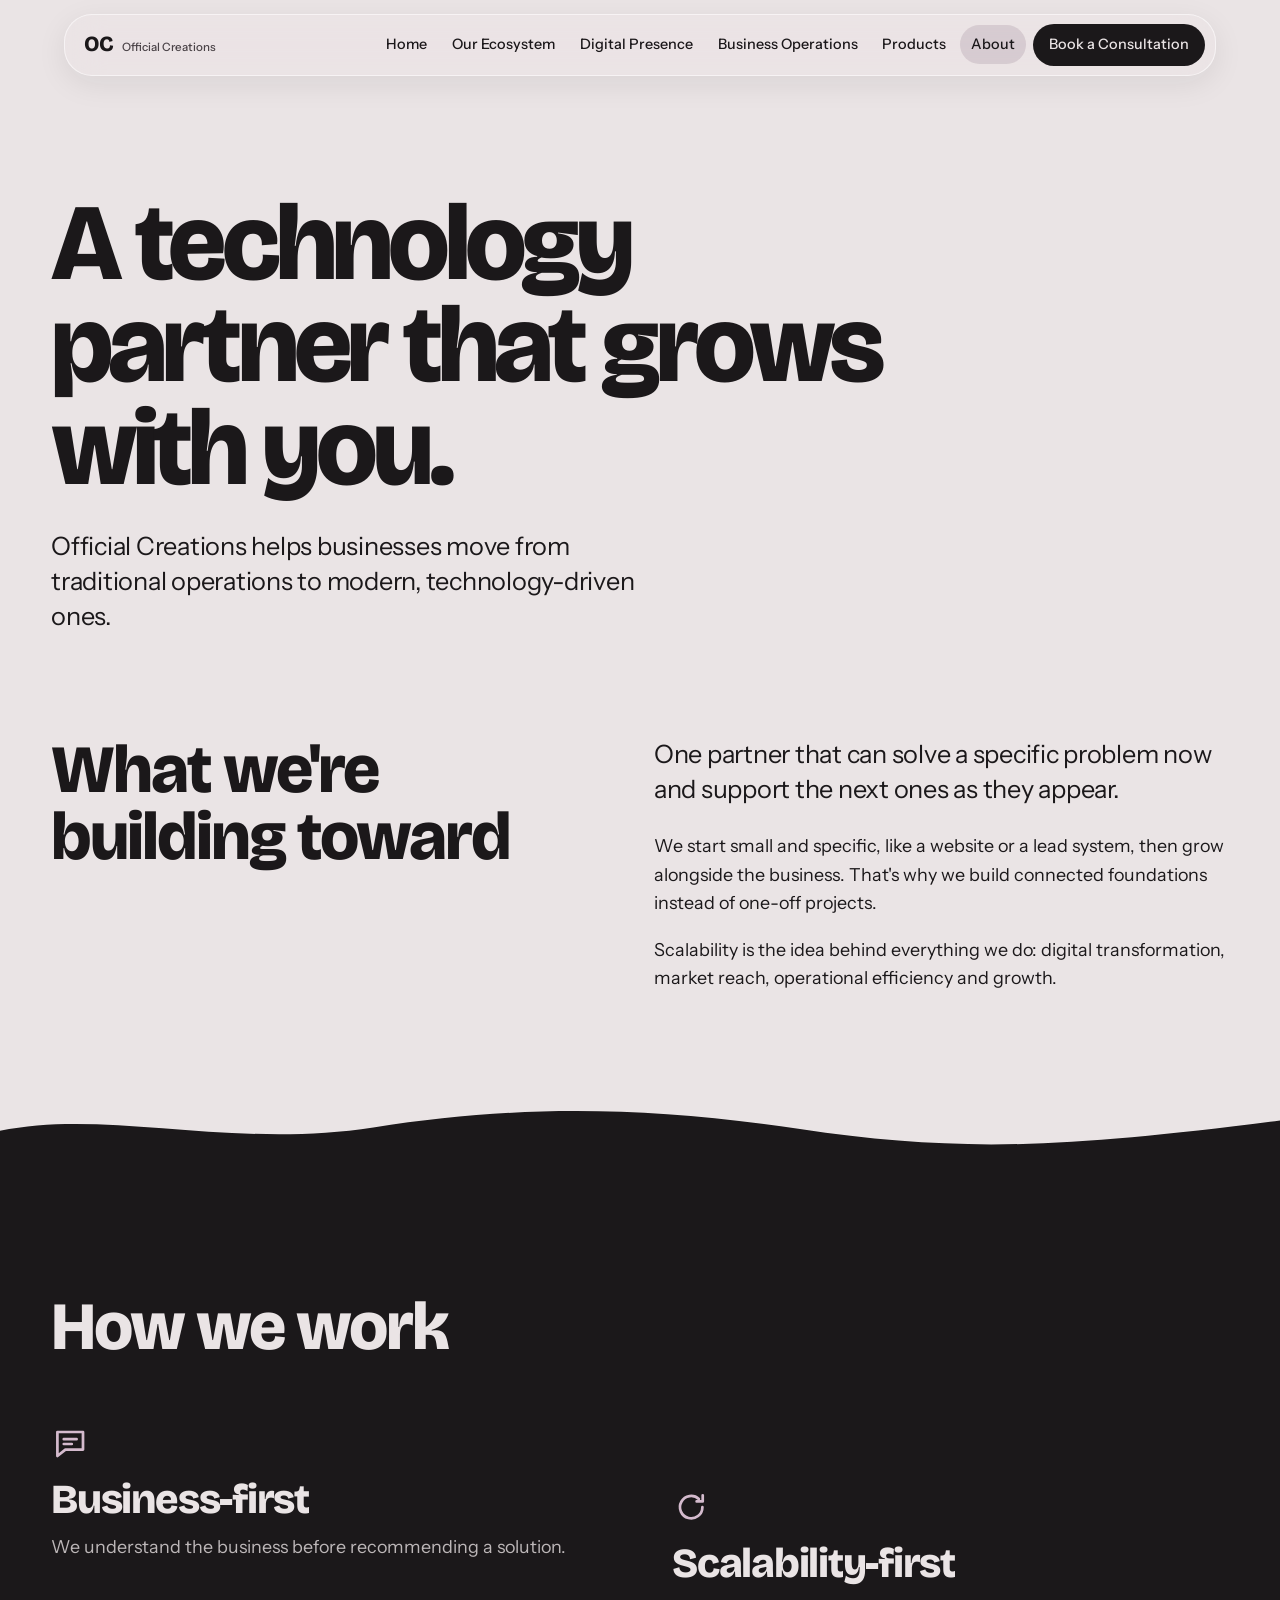
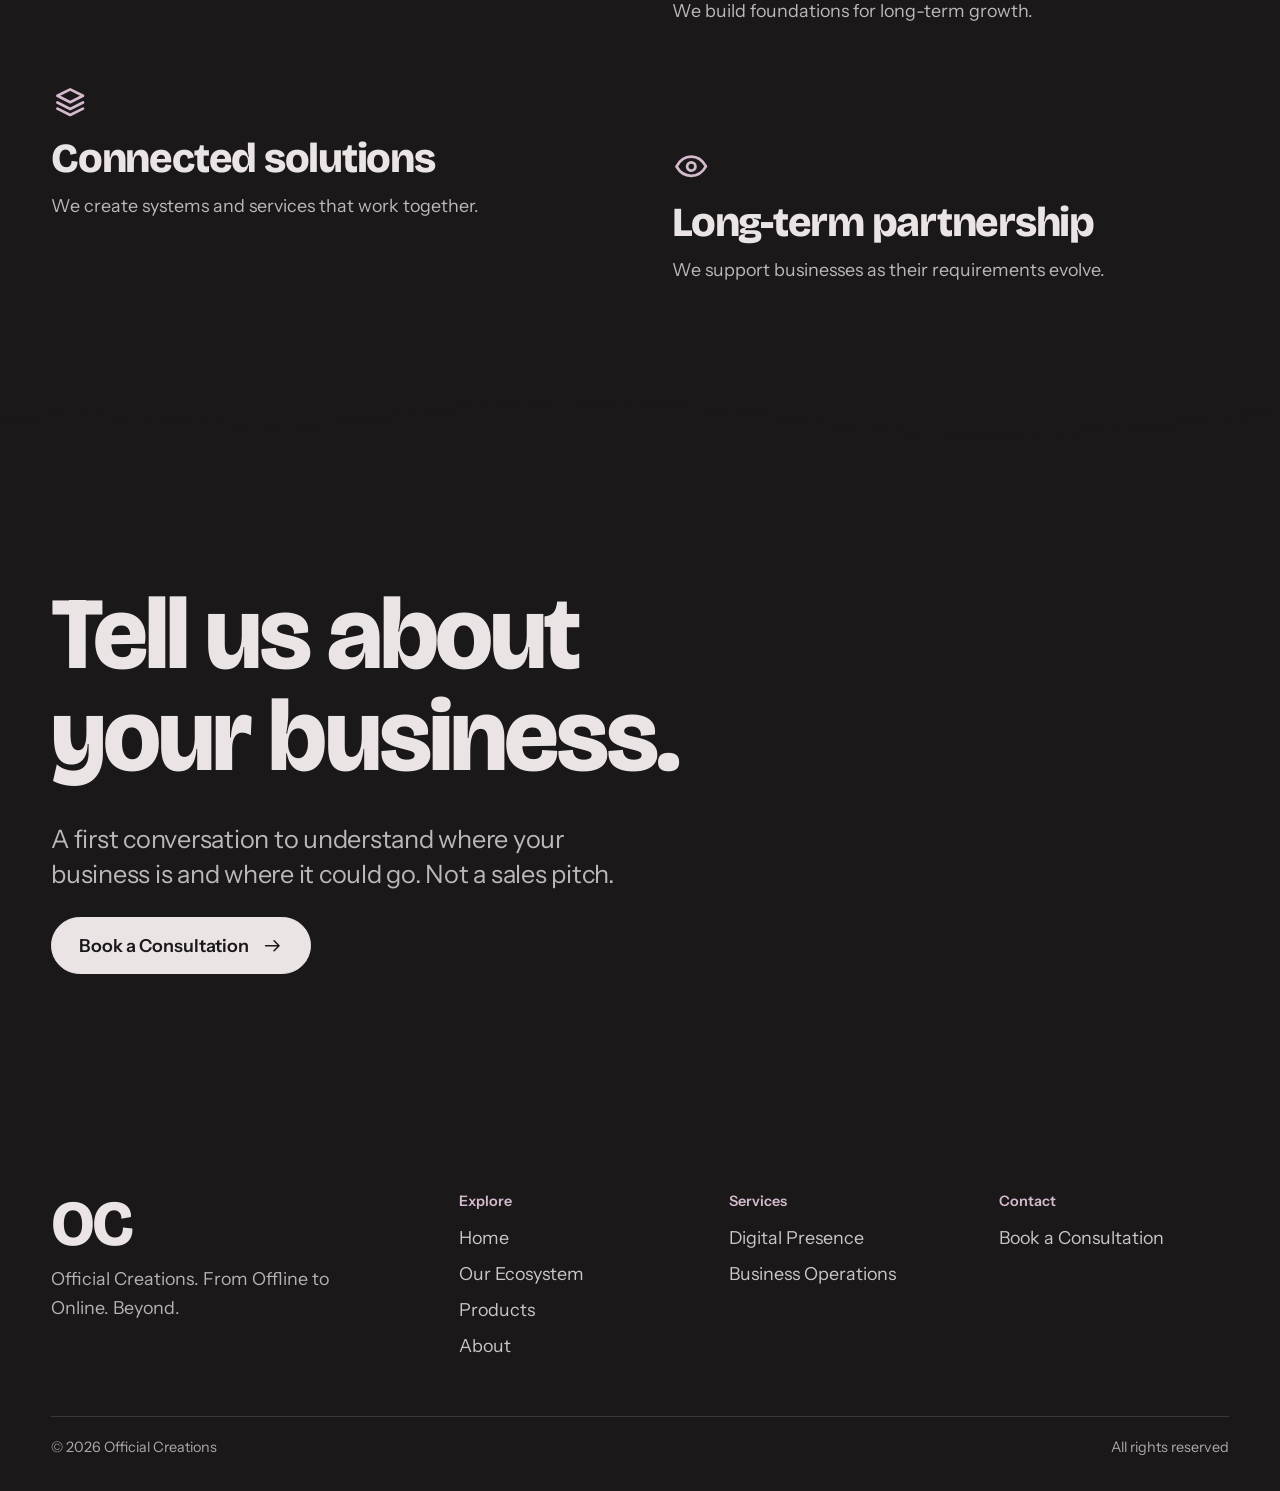
==== about.html @ 83b8747e "Initial commit - Official Creations website" ====
<!doctype html>
<html lang="en" class="no-js">
<head>
<meta charset="utf-8">
<meta name="viewport" content="width=device-width, initial-scale=1">
<title>About | Official Creations</title>
<meta name="description" content="Official Creations is a growing technology company helping businesses build scalable digital and operational foundations.">
<meta name="theme-color" content="#EAE4E5">
<meta property="og:title" content="About | Official Creations">
<meta property="og:description" content="Official Creations is a growing technology company helping businesses build scalable digital and operational foundations.">
<meta property="og:type" content="website">
<link rel="preconnect" href="https://fonts.googleapis.com"><link rel="preconnect" href="https://fonts.gstatic.com" crossorigin><link rel="stylesheet" href="https://fonts.googleapis.com/css2?family=Bricolage+Grotesque:opsz,wght@12..96,700;12..96,800&family=Instrument+Sans:wght@400;500;600;700&display=swap">
<link rel="stylesheet" href="assets/css/oc.css">
</head>
<body>
<svg width="0" height="0" style="position:absolute" aria-hidden="true" focusable="false"><defs>
<symbol id="i-site" viewBox="0 0 24 24"><path d="M4 6.5c0-1 .8-2 2-2h12c1.2 0 2 1 2 2v11c0 1-.8 2-2 2H6c-1.2 0-2-1-2-2z"/><path d="M4.2 9.6c5.2.4 10.5.3 15.6-.1"/><path d="M7 7.2h.01M9.4 7.2h.01"/></symbol>
<symbol id="i-search" viewBox="0 0 24 24"><path d="M10.5 4.5a6 6 0 1 0 .1 12 6 6 0 0 0-.1-12z"/><path d="M15.2 15.4l4.6 4.4"/></symbol>
<symbol id="i-identity" viewBox="0 0 24 24"><path d="M5 19l1-4.2L16.6 4.3a1.8 1.8 0 0 1 2.6 2.5L8.7 17.6z"/><path d="M14.8 6.2l2.9 2.8"/></symbol>
<symbol id="i-eye" viewBox="0 0 24 24"><path d="M2.8 12.2C5 8 8.3 6 12 6s7 2.1 9.2 6.1C19 16 15.7 18 12 18s-7-2-9.2-5.8z"/><path d="M12 9.6a2.6 2.6 0 1 0 .1 5.2 2.6 2.6 0 0 0-.1-5.2z"/></symbol>
<symbol id="i-social" viewBox="0 0 24 24"><path d="M5 5.5h14c.8 0 1.5.7 1.5 1.5v8c0 .8-.7 1.5-1.5 1.5h-6l-4 3v-3H5c-.8 0-1.5-.7-1.5-1.5V7c0-.8.7-1.5 1.5-1.5z"/></symbol>
<symbol id="i-flow" viewBox="0 0 24 24"><path d="M4.5 5h5.5v4.2H4.5z"/><path d="M14 14.8h5.5V19H14z"/><path d="M7.3 9.2v2.6c0 1.3.8 3 2.6 3H14"/></symbol>
<symbol id="i-system" viewBox="0 0 24 24"><path d="M12 4l8 4-8 4-8-4z"/><path d="M4 12.2l8 4 8-4"/><path d="M4 16l8 4 8-4"/></symbol>
<symbol id="i-funnel" viewBox="0 0 24 24"><path d="M4 5.5h16l-6 7.2v5.3l-4 1.8v-7.1z"/></symbol>
<symbol id="i-loop" viewBox="0 0 24 24"><path d="M19 12a7 7 0 1 1-2.2-5.1"/><path d="M19.2 4.6v3.8h-3.8"/></symbol>
<symbol id="i-arrow" viewBox="0 0 24 24"><path d="M4 12h15M13.5 6.5L19 12l-5.5 5.5"/></symbol>
<symbol id="i-chat" viewBox="0 0 24 24"><path d="M4 5h16v11H9l-5 4z"/><path d="M8 9.5h8M8 12.5h5"/></symbol>
</defs></svg>
<a class="skip" href="#main">Skip to content</a>
<header class="nav">
  <div class="nav-bar">
    <a class="logo" href="index.html" aria-label="Official Creations, home">OC<small>Official Creations</small></a>
    <button class="nav-toggle" type="button" aria-expanded="false" aria-controls="nav-links" aria-label="Open menu"><span></span><span></span></button>
    <nav id="nav-links" class="nav-links" aria-label="Main">
      <a href="index.html">Home</a><a href="ecosystem.html">Our Ecosystem</a><a href="digital-presence.html">Digital Presence</a><a href="business-operations.html">Business Operations</a><a href="products.html">Products</a><a href="about.html" aria-current="page">About</a>
      <a class="nav-cta" href="book.html">Book a Consultation</a>
    </nav>
  </div>
</header>
<main id="main">

<section class="page-hero"><div class="wrap">
  <h1>A technology partner that grows with you.</h1>
  <p class="lede">Official Creations helps businesses move from traditional operations to modern, technology-driven ones.</p>
</div></section>

<section class="section" style="padding-top:0"><div class="wrap split">
  <div><h2 class="h2">What we're building toward</h2></div>
  <div>
    <p class="lede">One partner that can solve a specific problem now and support the next ones as they appear.</p>
    <p>We start small and specific, like a website or a lead system, then grow alongside the business. That's why we build connected foundations instead of one-off projects.</p>
    <p>Scalability is the idea behind everything we do: digital transformation, market reach, operational efficiency and growth.</p>
  </div>
</div></section>

<section class="section dark"><svg class="edge top" viewBox="0 0 1440 60" preserveAspectRatio="none" aria-hidden="true"><path d="M0 34C120 8 260 56 420 30S720 4 900 32s300 22 540-10V60H0z"/></svg>
  <div class="wrap">
    <h2 class="h2">How we work</h2>
    <div class="why">
      <div><svg class="ico" aria-hidden="true"><use href="#i-chat"/></svg><h3>Business-first</h3><p>We understand the business before recommending a solution.</p></div>
      <div><svg class="ico" aria-hidden="true"><use href="#i-loop"/></svg><h3>Scalability-first</h3><p>We build foundations for long-term growth.</p></div>
      <div><svg class="ico" aria-hidden="true"><use href="#i-system"/></svg><h3>Connected solutions</h3><p>We create systems and services that work together.</p></div>
      <div><svg class="ico" aria-hidden="true"><use href="#i-eye"/></svg><h3>Long-term partnership</h3><p>We support businesses as their requirements evolve.</p></div>
    </div>
  </div>
  <svg class="edge bottom" viewBox="0 0 1440 60" preserveAspectRatio="none" aria-hidden="true"><path d="M0 34C120 8 260 56 420 30S720 4 900 32s300 22 540-10V60H0z"/></svg>
</section>
<section class="section dark final"><svg class="edge top" viewBox="0 0 1440 60" preserveAspectRatio="none" aria-hidden="true"><path d="M0 34C120 8 260 56 420 30S720 4 900 32s300 22 540-10V60H0z"/></svg>
  <div class="wrap">
    <h2>Tell us about your business.</h2>
    <p class="lede">A first conversation to understand where your business is and where it could go. Not a sales pitch.</p>
    <div class="cta-row"><a class="btn" href="book.html"><span>Book a Consultation</span><svg class="ico" aria-hidden="true"><use href="#i-arrow"/></svg></a></div>
  </div>
</section>

</main>
<footer class="footer">
  <div class="wrap">
    <div class="footer-grid">
      <div><div class="brand">OC</div><p class="brand-sub">Official Creations. From Offline to Online. Beyond.</p></div>
      <div><h4>Explore</h4><ul>
        <li><a href="index.html">Home</a></li><li><a href="ecosystem.html">Our Ecosystem</a></li>
        <li><a href="products.html">Products</a></li><li><a href="about.html">About</a></li></ul></div>
      <div><h4>Services</h4><ul>
        <li><a href="digital-presence.html">Digital Presence</a></li>
        <li><a href="business-operations.html">Business Operations</a></li></ul></div>
      <div><h4>Contact</h4><ul><li><a href="book.html">Book a Consultation</a></li></ul></div>
    </div>
    <div class="legal"><span>&copy; <span id="yr">2026</span> Official Creations</span><span>All rights reserved</span></div>
  </div>
</footer>
<script src="assets/js/oc.js" defer></script>
</body>
</html>
---- assets/css/oc.css ----
/* Official Creations — design system
   Tokens first, then base, layout, components, sections. */

:root {
  --cream: #EAE4E5;
  --paper: #F4F0F1;
  --ink: #1B181A;
  --ink-2: #4A4347;
  --plum: #6B4A63;
  --plum-deep: #3B2837;
  --plum-soft: #D4BACD;
  --line: rgba(27, 24, 26, .18);
  --line-dark: rgba(234, 228, 229, .22);

  --f-display: "Bricolage Grotesque", "Helvetica Neue", Arial, sans-serif;
  --f-body: "Instrument Sans", "Helvetica Neue", Arial, sans-serif;

  --step--1: clamp(.82rem, .8rem + .1vw, .9rem);
  --step-0: clamp(1rem, .96rem + .2vw, 1.12rem);
  --step-1: clamp(1.25rem, 1.1rem + .6vw, 1.6rem);
  --step-2: clamp(1.7rem, 1.3rem + 1.6vw, 2.6rem);
  --step-3: clamp(2.3rem, 1.5rem + 3.4vw, 4.4rem);
  --step-4: clamp(3rem, 1.6rem + 6vw, 7.4rem);

  --gutter: clamp(1.25rem, 4vw, 4rem);
  --section: clamp(5rem, 11vw, 10rem);
  --ease: cubic-bezier(.2, .7, .2, 1);
}

*, *::before, *::after { box-sizing: border-box; }
html { scroll-behavior: smooth; -webkit-text-size-adjust: 100%; }
body {
  margin: 0;
  background: var(--cream);
  color: var(--ink);
  font-family: var(--f-body);
  font-size: var(--step-0);
  line-height: 1.6;
  -webkit-font-smoothing: antialiased;
  overflow-x: hidden;
}
img, svg { display: block; max-width: 100%; }
a { color: inherit; }
h1, h2, h3, h4 { font-family: var(--f-display); font-weight: 800; letter-spacing: -.03em; line-height: 1; margin: 0; }
p { margin: 0 0 1em; max-width: 62ch; }
ul { margin: 0; padding: 0; list-style: none; }

:focus-visible { outline: 2px solid var(--plum); outline-offset: 3px; border-radius: 4px; }
.dark :focus-visible { outline-color: var(--plum-soft); }
.skip { position: absolute; left: 1rem; top: -4rem; background: var(--ink); color: var(--cream); padding: .6rem 1rem; border-radius: 8px; z-index: 100; }
.skip:focus { top: 1rem; }
.sr { position: absolute; width: 1px; height: 1px; overflow: hidden; clip: rect(0 0 0 0); white-space: nowrap; }

.ico { width: 1.5em; height: 1.5em; fill: none; stroke: currentColor; stroke-width: 1.7; stroke-linecap: round; stroke-linejoin: round; flex: none; }

/* ---------- Layout ---------- */
.wrap { padding-inline: var(--gutter); max-width: 96rem; margin-inline: auto; }
.section { padding-block: var(--section); position: relative; }
.dark { background: var(--ink); color: var(--cream); position: relative; }
.dark p { color: rgba(234, 228, 229, .78); }
.edge { position: absolute; left: 0; width: 100%; height: clamp(28px, 4vw, 60px); fill: var(--ink); pointer-events: none; }
.edge.top { top: 1px; transform: translateY(-100%); }
.edge.bottom { bottom: 1px; transform: translateY(100%) scaleY(-1); }

.display { font-size: var(--step-4); }
.h2 { font-size: var(--step-3); }
.h3 { font-size: var(--step-2); }
.lede { font-size: var(--step-1); line-height: 1.4; letter-spacing: -.01em; max-width: 36ch; }
.muted { color: var(--ink-2); }
.dark .muted { color: rgba(234, 228, 229, .7); }
.tag { display: inline-block; font-size: var(--step--1); border: 1px solid currentColor; border-radius: 999px; padding: .1em .8em; }

/* ---------- Buttons ---------- */
.btn {
  --bg: var(--ink); --fg: var(--cream); --fill: var(--plum);
  position: relative; overflow: hidden; isolation: isolate;
  display: inline-flex; align-items: center; gap: .7em;
  padding: .95em 1.5em; border-radius: 999px; border: 1.5px solid var(--bg);
  background: var(--bg); color: var(--fg); text-decoration: none;
  font: 600 var(--step-0)/1 var(--f-body); cursor: pointer;
  transition: color .35s var(--ease), border-color .35s var(--ease);
}
.btn::before {
  content: ""; position: absolute; inset: 0; z-index: -1; background: var(--fill);
  transform: translateY(101%); border-radius: 50% 50% 0 0 / 100% 100% 0 0;
  transition: transform .5s var(--ease), border-radius .5s var(--ease);
}
.btn:hover::before, .btn:focus-visible::before { transform: translateY(0); border-radius: 0; }
.btn .ico { width: 1.2em; height: 1.2em; transition: transform .35s var(--ease); }
.btn:hover .ico { transform: translateX(4px); }
.btn.ghost { --bg: transparent; --fg: var(--ink); --fill: var(--ink); border-color: var(--ink); }
.btn.ghost:hover, .btn.ghost:focus-visible { color: var(--cream); }
.dark .btn { --bg: var(--cream); --fg: var(--ink); --fill: var(--plum-soft); border-color: var(--cream); }
.dark .btn.ghost { --bg: transparent; --fg: var(--cream); --fill: var(--cream); border-color: var(--cream); }
.dark .btn.ghost:hover { color: var(--ink); }

.link { display: inline-flex; align-items: center; gap: .5em; font-weight: 600; text-decoration: none; border-bottom: 1.5px solid currentColor; padding-bottom: .15em; }
.link .ico { width: 1.1em; height: 1.1em; transition: transform .3s var(--ease); }
.link:hover .ico { transform: translateX(4px); }

/* ---------- Floating glass nav ---------- */
.nav {
  position: fixed; z-index: 50; top: 14px; left: 50%; transform: translateX(-50%);
  width: min(72rem, calc(100% - 1.5rem));
  background: rgba(234, 228, 229, .58);
  -webkit-backdrop-filter: blur(18px) saturate(1.5); backdrop-filter: blur(18px) saturate(1.5);
  border: 1px solid rgba(255, 255, 255, .55);
  box-shadow: 0 8px 30px rgba(27, 24, 26, .08);
  border-radius: 28px;
  transition: background .3s;
}
.nav-bar { display: flex; align-items: center; justify-content: space-between; padding: .55rem .6rem .55rem 1.2rem; gap: 1rem; }
.logo { font: 800 1.35rem/1 var(--f-display); letter-spacing: -.04em; text-decoration: none; }
.logo small { font: 500 .72rem/1 var(--f-body); letter-spacing: 0; margin-left: .55rem; color: var(--ink-2); }
.nav-links { display: flex; align-items: center; gap: .15rem; }
.nav-links a { text-decoration: none; font-size: .9rem; font-weight: 500; white-space: nowrap; padding: .5rem .7rem; border-radius: 999px; transition: background .25s; }
.nav-links a:hover { background: rgba(27, 24, 26, .07); }
.nav-links a[aria-current="page"] { background: rgba(107, 74, 99, .16); }
.nav-links .nav-cta { background: var(--ink); color: var(--cream); margin-left: .3rem; padding: .6rem 1rem; }
.nav-links .nav-cta:hover { background: var(--plum); }
.nav-toggle { display: none; width: 2.8rem; height: 2.8rem; border-radius: 50%; border: 0; background: var(--ink); cursor: pointer; position: relative; }
.nav-toggle span { position: absolute; left: 50%; top: 50%; width: 1.1rem; height: 2px; background: var(--cream); border-radius: 2px; transition: transform .35s var(--ease); }
.nav-toggle span:first-child { transform: translate(-50%, -4px); }
.nav-toggle span:last-child { transform: translate(-50%, 4px); }
.nav-toggle[aria-expanded="true"] span:first-child { transform: translate(-50%, 0) rotate(45deg); }
.nav-toggle[aria-expanded="true"] span:last-child { transform: translate(-50%, 0) rotate(-45deg); }

@media (max-width: 900px) {
  .nav-toggle { display: block; }
  .nav-links {
    position: absolute; left: 0; right: 0; top: calc(100% + 8px);
    flex-direction: column; align-items: stretch; gap: .1rem; padding: .8rem;
    background: rgba(234, 228, 229, .86); -webkit-backdrop-filter: blur(18px); backdrop-filter: blur(18px);
    border: 1px solid rgba(255, 255, 255, .55); border-radius: 24px;
    opacity: 0; visibility: hidden; transform: translateY(-8px) scale(.98); transform-origin: top;
    transition: opacity .3s var(--ease), transform .4s var(--ease), visibility .3s;
  }
  .nav-links.open { opacity: 1; visibility: visible; transform: none; }
  .nav-links a { font-size: 1.1rem; padding: .8rem 1rem; }
  .nav-links .nav-cta { margin: .4rem 0 0; text-align: center; }
}

/* ---------- Hero ---------- */
.hero { padding-top: clamp(7.5rem, 14vw, 11rem); padding-bottom: var(--section); }
.hero-grid { display: grid; gap: clamp(2rem, 5vw, 4rem); grid-template-columns: 1fr; align-items: end; }
@media (min-width: 980px) { .hero-grid { grid-template-columns: 1.15fr .85fr; } }
.hero h1 { font-size: clamp(3.1rem, 1.2rem + 6.2vw, 7.4rem); line-height: .9; letter-spacing: -.045em; }
.hero h1 .ln { display: block; overflow: hidden; padding-bottom: .08em; white-space: nowrap; }
.hero h1 .ln > span { display: block; transform: translateY(105%); animation: rise 1s var(--ease) forwards; }
.hero h1 .ln:nth-child(2) > span { animation-delay: .12s; }
.hero h1 .ln:nth-child(3) > span { animation-delay: .24s; color: var(--plum); }
@keyframes rise { to { transform: none; } }
.hero-copy { margin-top: clamp(1.5rem, 3vw, 2.5rem); }
.hero-copy .lede { margin-bottom: 1.8rem; }
.cta-row { display: flex; flex-wrap: wrap; gap: .8rem; }

/* ---------- Ecosystem map ---------- */
.map { position: relative; }
.map svg { width: 100%; height: auto; overflow: visible; }
.map .link-line { fill: none; stroke: var(--ink); stroke-width: 1.6; stroke-linecap: round; stroke-dasharray: 600; stroke-dashoffset: 600; animation: draw 1.6s var(--ease) .5s forwards; opacity: .55; transition: opacity .3s, stroke .3s; }
.map .cross { stroke-dasharray: 4 7; animation: none; stroke-dashoffset: 0; opacity: .3; }
@keyframes draw { to { stroke-dashoffset: 0; } }
.map .hub circle { fill: var(--ink); }
.map .hub text { fill: var(--cream); font: 800 34px var(--f-display); letter-spacing: -.04em; text-anchor: middle; }
.map .node { cursor: pointer; outline: none; }
.map .node rect { fill: var(--paper); stroke: var(--ink); stroke-width: 1.5; transition: fill .3s, stroke .3s; }
.map .node text { font: 700 19px var(--f-display); letter-spacing: -.02em; fill: var(--ink); text-anchor: middle; transition: fill .3s; pointer-events: none; }
.map .node.on rect, .map .node:focus-visible rect { fill: var(--plum); stroke: var(--plum); }
.map .node.on text, .map .node:focus-visible text { fill: var(--cream); }
.map .node:focus-visible rect { stroke: var(--ink); stroke-width: 3; }
.map-panel { border-top: 1.5px solid var(--ink); margin-top: 1rem; padding-top: 1rem; min-height: 8.5rem; }
.map-panel h3 { font-size: var(--step-1); margin-bottom: .4rem; }
.map-panel p { margin-bottom: .8rem; color: var(--ink-2); }
.map-hint { font-size: var(--step--1); color: var(--ink-2); margin: .5rem 0 0; }

/* ---------- Intro ---------- */
.intro { display: grid; gap: 2rem; }
@media (min-width: 900px) { .intro { grid-template-columns: 1.2fr .8fr; align-items: end; } .intro .body { padding-bottom: .6rem; } }

/* ---------- Ecosystem thread ---------- */
.thread { margin-top: clamp(2.5rem, 6vw, 5rem); display: grid; gap: 0; position: relative; }
@media (min-width: 900px) { .thread { grid-template-columns: repeat(4, 1fr); } .thread::before { content: ""; position: absolute; left: 0; right: 0; top: 1.1rem; border-top: 1.5px dashed var(--line-dark); } }
.thread li { padding: 0 1.5rem 2rem 0; position: relative; }
.thread li::before { content: ""; display: block; width: 1rem; height: 1rem; border-radius: 50%; background: var(--plum-soft); margin: .6rem 0 1.4rem; position: relative; }
.thread h3 { font-size: var(--step-1); margin-bottom: .5rem; }
.thread p { font-size: .98rem; }
.handoff { margin-top: 2.5rem; font-family: var(--f-display); font-size: var(--step-2); letter-spacing: -.03em; line-height: 1.1; max-width: 26ch; color: var(--cream); }

/* ---------- What we do (asymmetric panels) ---------- */
.pillars { display: grid; gap: clamp(1.5rem, 3vw, 2.5rem); margin-top: clamp(2.5rem, 5vw, 4rem); }
@media (min-width: 900px) { .pillars { grid-template-columns: 1.35fr 1fr; } .pillars .p2 { margin-top: clamp(3rem, 8vw, 7rem); } }
.pillar { padding: clamp(1.6rem, 3vw, 2.6rem); border-radius: 36px 8px 36px 8px; display: flex; flex-direction: column; gap: 1.2rem; text-decoration: none; transition: transform .5s var(--ease); }
.pillar:hover { transform: translateY(-6px) rotate(-.4deg); }
.pillar.p1 { background: var(--plum-deep); color: var(--cream); }
.pillar.p2 { background: var(--paper); border: 1.5px solid var(--ink); border-radius: 8px 36px 8px 36px; }
.pillar .ico.big { width: 3rem; height: 3rem; stroke-width: 1.5; }
.pillar h3 { font-size: var(--step-2); }
.pillar p { margin: 0; color: inherit; opacity: .85; }
.pillar ul li { padding: .55rem 0; border-top: 1px solid currentColor; border-top-color: rgba(128, 128, 128, .35); display: flex; gap: .7rem; align-items: center; }
.pillar ul li .ico { width: 1.25rem; height: 1.25rem; opacity: .8; }
.pillar ul li.lead { font-weight: 700; }
.pillar .link { margin-top: auto; align-self: flex-start; }

/* ---------- Approach ---------- */
.approach { display: grid; gap: 0; margin-top: clamp(2.5rem, 5vw, 4rem); position: relative; }
.step { display: grid; grid-template-columns: 3.5rem 1fr; gap: 1.2rem; padding-bottom: 2.4rem; position: relative; }
.step .dot { width: 2.6rem; height: 2.6rem; border-radius: 50%; border: 1.5px solid var(--plum-soft); display: grid; place-items: center; font: 700 1rem var(--f-display); color: var(--plum-soft); background: var(--ink); z-index: 1; transition: background .5s, color .5s; }
.step::before { content: ""; position: absolute; left: 1.3rem; top: 2.6rem; bottom: 0; width: 0; border-left: 1.5px solid var(--plum-soft); transform-origin: top; transform: scaleY(0); transition: transform .9s var(--ease); }
.step:last-child::before { display: none; }
.step.in::before { transform: scaleY(1); }
.step.in .dot { background: var(--plum-soft); color: var(--ink); }
.step h3 { font-size: var(--step-2); margin-bottom: .5rem; }
.step p { margin: 0; }
@media (min-width: 900px) {
  .approach { grid-template-columns: repeat(4, 1fr); gap: 2rem; }
  .step { grid-template-columns: 1fr; padding-bottom: 0; }
  .step::before { left: 2.6rem; right: -2rem; top: 1.3rem; bottom: auto; width: auto; height: 0; border-left: 0; border-top: 1.5px solid var(--plum-soft); transform-origin: left; transform: scaleX(0); }
  .step.in::before { transform: scaleX(1); }
  .step:nth-child(even) { margin-top: 3rem; }
}

/* ---------- Work list ---------- */
.rows { margin-top: clamp(2rem, 4vw, 3.5rem); border-top: 1.5px solid var(--ink); }
.row { display: grid; gap: .6rem 2rem; padding: 1.8rem 0; border-bottom: 1px solid var(--line); align-items: baseline; transition: padding .4s var(--ease), background .4s; }
@media (min-width: 800px) { .row { grid-template-columns: 1.1fr 1.6fr auto; } }
.row:hover { padding-left: 1rem; background: rgba(107, 74, 99, .06); }
.row h3 { font-size: var(--step-2); }
.row p { margin: 0; color: var(--ink-2); }
.note { margin-top: 1.5rem; color: var(--ink-2); font-size: .98rem; }

/* ---------- Why OC ---------- */
.why { display: grid; gap: 2.5rem 4rem; margin-top: clamp(2.5rem, 5vw, 4rem); }
@media (min-width: 800px) { .why { grid-template-columns: 1fr 1fr; } .why > div:nth-child(even) { margin-top: 4rem; } }
.why h3 { font-size: var(--step-2); margin-bottom: .8rem; }
.why .ico { width: 2.4rem; height: 2.4rem; margin-bottom: 1rem; color: var(--plum); }
.dark .why .ico { color: var(--plum-soft); }

/* ---------- Split / about ---------- */
.split { display: grid; gap: 2rem 5rem; }
@media (min-width: 900px) { .split { grid-template-columns: 1fr 1.1fr; } }
.founder { margin-top: 2rem; padding-left: 1.2rem; border-left: 3px solid var(--plum); }
.founder p { margin: 0; }
.founder strong { font-family: var(--f-display); font-size: var(--step-1); letter-spacing: -.02em; }

/* ---------- FAQ ---------- */
.faq { margin-top: 2.5rem; border-top: 1.5px solid var(--ink); max-width: 56rem; }
.faq details { border-bottom: 1px solid var(--line); }
.faq summary { list-style: none; cursor: pointer; padding: 1.3rem 0; font: 700 var(--step-1)/1.2 var(--f-display); letter-spacing: -.02em; display: flex; justify-content: space-between; gap: 1rem; align-items: center; }
.faq summary::-webkit-details-marker { display: none; }
.faq summary::after { content: ""; width: .9rem; height: .9rem; flex: none; background: linear-gradient(currentColor, currentColor) center/100% 2px no-repeat, linear-gradient(currentColor, currentColor) center/2px 100% no-repeat; transition: transform .35s var(--ease); }
.faq details[open] summary::after { transform: rotate(45deg); }
.faq .ans { padding: 0 0 1.5rem; max-width: 60ch; color: var(--ink-2); }
.faq .ans p:last-child { margin-bottom: 0; }

/* ---------- Final CTA ---------- */
.final { text-align: left; }
.final h2 { font-size: var(--step-4); max-width: 12ch; margin-bottom: 2rem; }

/* ---------- Footer ---------- */
.footer { background: var(--ink); color: var(--cream); padding: clamp(3rem, 6vw, 5rem) 0 2rem; }
.footer-grid { display: grid; gap: 2.5rem; }
@media (min-width: 800px) { .footer-grid { grid-template-columns: 1.6fr repeat(3, 1fr); } }
.footer h4 { font: 600 .9rem var(--f-body); letter-spacing: 0; margin-bottom: .9rem; color: var(--plum-soft); }
.footer li { margin-bottom: .45rem; }
.footer a { text-decoration: none; opacity: .85; }
.footer a:hover { opacity: 1; text-decoration: underline; text-underline-offset: 4px; }
.footer .brand { font: 800 clamp(2.4rem, 5vw, 4rem)/1 var(--f-display); letter-spacing: -.05em; margin-bottom: .6rem; }
.footer .brand-sub { opacity: .75; max-width: 28ch; }
.legal { margin-top: 3rem; padding-top: 1.2rem; border-top: 1px solid var(--line-dark); font-size: .9rem; opacity: .7; display: flex; justify-content: space-between; flex-wrap: wrap; gap: .5rem; }

/* ---------- Inner pages ---------- */
.page-hero { padding-top: clamp(8rem, 15vw, 12rem); padding-bottom: clamp(3rem, 6vw, 5rem); }
.page-hero h1 { font-size: clamp(2.8rem, 1.2rem + 7vw, 7rem); letter-spacing: -.045em; line-height: .94; max-width: 14ch; }
.page-hero .lede { margin-top: 1.8rem; }
.problems { margin-top: 2.5rem; border-top: 1.5px solid var(--ink); }
.problems li { padding: 1.3rem 0; border-bottom: 1px solid var(--line); display: grid; gap: .3rem 2rem; }
@media (min-width: 800px) { .problems li { grid-template-columns: 1fr 1.4fr; } }
.problems h3 { font-size: var(--step-1); }
.problems p { margin: 0; color: var(--ink-2); }
.caps { display: grid; gap: 1.2rem; margin-top: 2.5rem; }
.cap { display: grid; grid-template-columns: 3rem 1fr; gap: 1rem; padding: 1.4rem 0; border-top: 1px solid var(--line-dark); }
.cap .ico { width: 2.2rem; height: 2.2rem; color: var(--plum-soft); }
.cap h3 { font-size: var(--step-1); margin-bottom: .3rem; }
.cap p { margin: 0; }
.cap.main { padding: 2.2rem 0; }
.cap.main h3 { font-size: var(--step-2); }
.cap.main .ico { width: 2.8rem; height: 2.8rem; }
.chain { display: flex; flex-wrap: wrap; gap: .6rem; align-items: center; margin-top: 2rem; }
.chain span { border: 1.5px solid var(--cream); border-radius: 999px; padding: .5em 1.1em; font-weight: 600; }
.chain .ico { width: 1.2rem; height: 1.2rem; }
.value-list { margin-top: 2rem; display: grid; gap: 1.2rem; max-width: 44rem; }
.value-list li { padding-left: 1.6rem; position: relative; }
.value-list li::before { content: ""; position: absolute; left: 0; top: .7em; width: .7rem; height: 2px; background: var(--plum); }
.cols { display: grid; gap: 2rem 4rem; margin-top: 2rem; }
@media (min-width: 800px) { .cols.two { grid-template-columns: 1fr 1fr; } .cols.three { grid-template-columns: repeat(3, 1fr); } }
.cols h3 { font-size: var(--step-1); margin-bottom: .5rem; }

/* products */
.prod { display: grid; gap: .5rem 2rem; padding: 2rem 0; border-top: 1.5px solid var(--ink); }
@media (min-width: 800px) { .prod { grid-template-columns: 1fr 1.6fr auto; align-items: baseline; } }
.prod h3 { font-size: var(--step-2); }
.prod p { margin: 0; color: var(--ink-2); }
.prod .tie { font-size: .95rem; margin-top: .5rem; }
.prod.planned h3 { color: var(--plum); }

/* booking */
.book { display: grid; gap: 3rem 5rem; }
@media (min-width: 960px) { .book { grid-template-columns: .9fr 1.1fr; align-items: start; } }
.agenda li { padding: 1rem 0; border-top: 1px solid var(--line); display: flex; gap: .9rem; }
.agenda .ico { color: var(--plum); width: 1.4rem; height: 1.4rem; margin-top: .15rem; }
form.consult { background: var(--paper); border: 1.5px solid var(--ink); border-radius: 8px 36px 8px 36px; padding: clamp(1.4rem, 3vw, 2.4rem); display: grid; gap: 1.2rem; }
.field { display: grid; gap: .4rem; }
.field label { font-weight: 600; font-size: .95rem; }
.field label span { font-weight: 400; color: var(--ink-2); }
.field input, .field select, .field textarea { font: inherit; padding: .8rem 1rem; border: 1.5px solid var(--ink); border-radius: 12px; background: var(--cream); color: var(--ink); width: 100%; }
.field textarea { min-height: 8rem; resize: vertical; }
.field input:focus, .field select:focus, .field textarea:focus { outline: 3px solid var(--plum-soft); border-color: var(--plum); }
.field-row { display: grid; gap: 1.2rem; }
@media (min-width: 600px) { .field-row { grid-template-columns: 1fr 1fr; } }
.form-note { font-size: .92rem; color: var(--ink-2); margin: 0; }
.form-msg { margin: 0; padding: .8rem 1rem; border-radius: 12px; background: var(--plum-soft); display: none; }
.form-msg.show { display: block; }

/* ---------- Reveal + motion safety ---------- */
[data-reveal] { opacity: 0; transform: translateY(18px); transition: opacity .8s var(--ease), transform .8s var(--ease); }
[data-reveal].in { opacity: 1; transform: none; }
@media (prefers-reduced-motion: reduce) {
  html { scroll-behavior: auto; }
  *, *::before, *::after { animation-duration: .01ms !important; animation-delay: 0s !important; transition-duration: .01ms !important; }
  .hero h1 .ln > span { transform: none; }
  .map .link-line { stroke-dashoffset: 0; }
  [data-reveal] { opacity: 1; transform: none; }
  .step::before { transform: none !important; }
}
.no-js [data-reveal] { opacity: 1; transform: none; }
.no-js .hero h1 .ln > span { transform: none; animation: none; }
.no-js .map .link-line { stroke-dashoffset: 0; animation: none; }
.no-js .step::before { transform: none; }
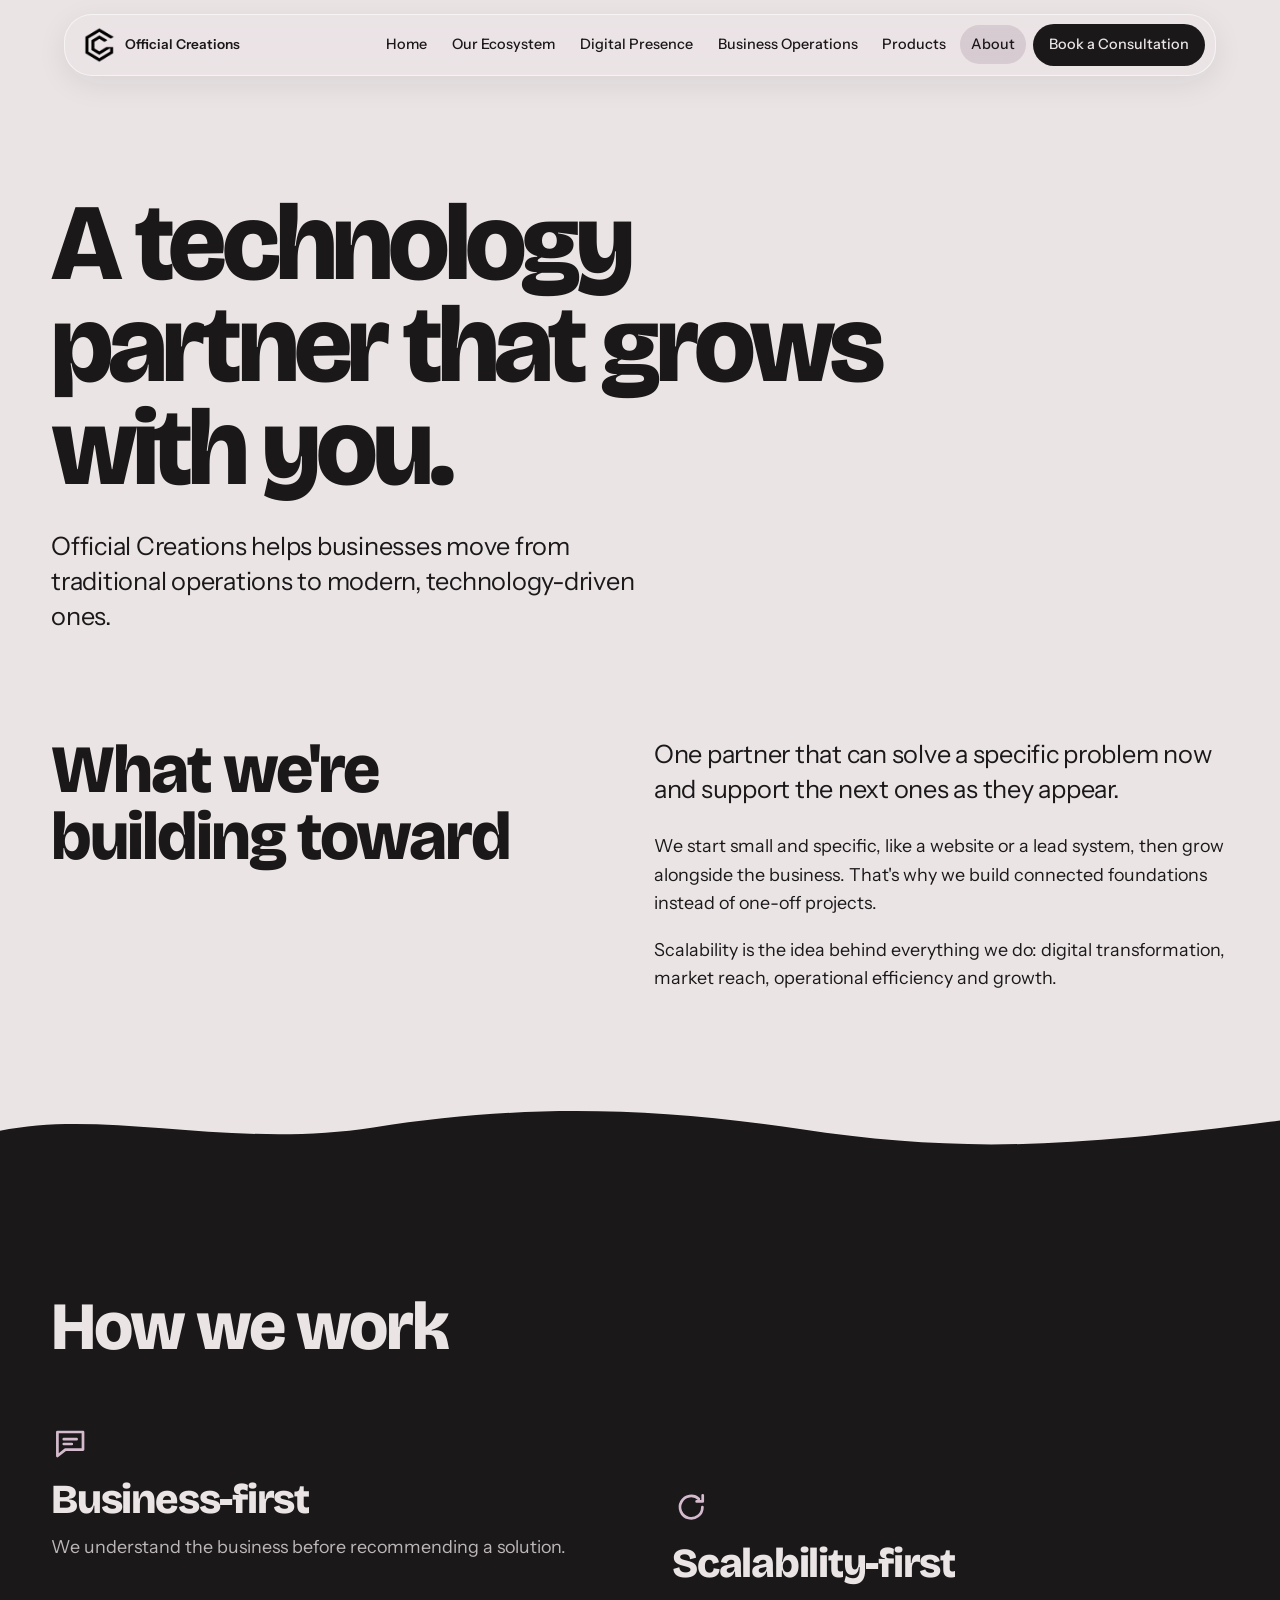
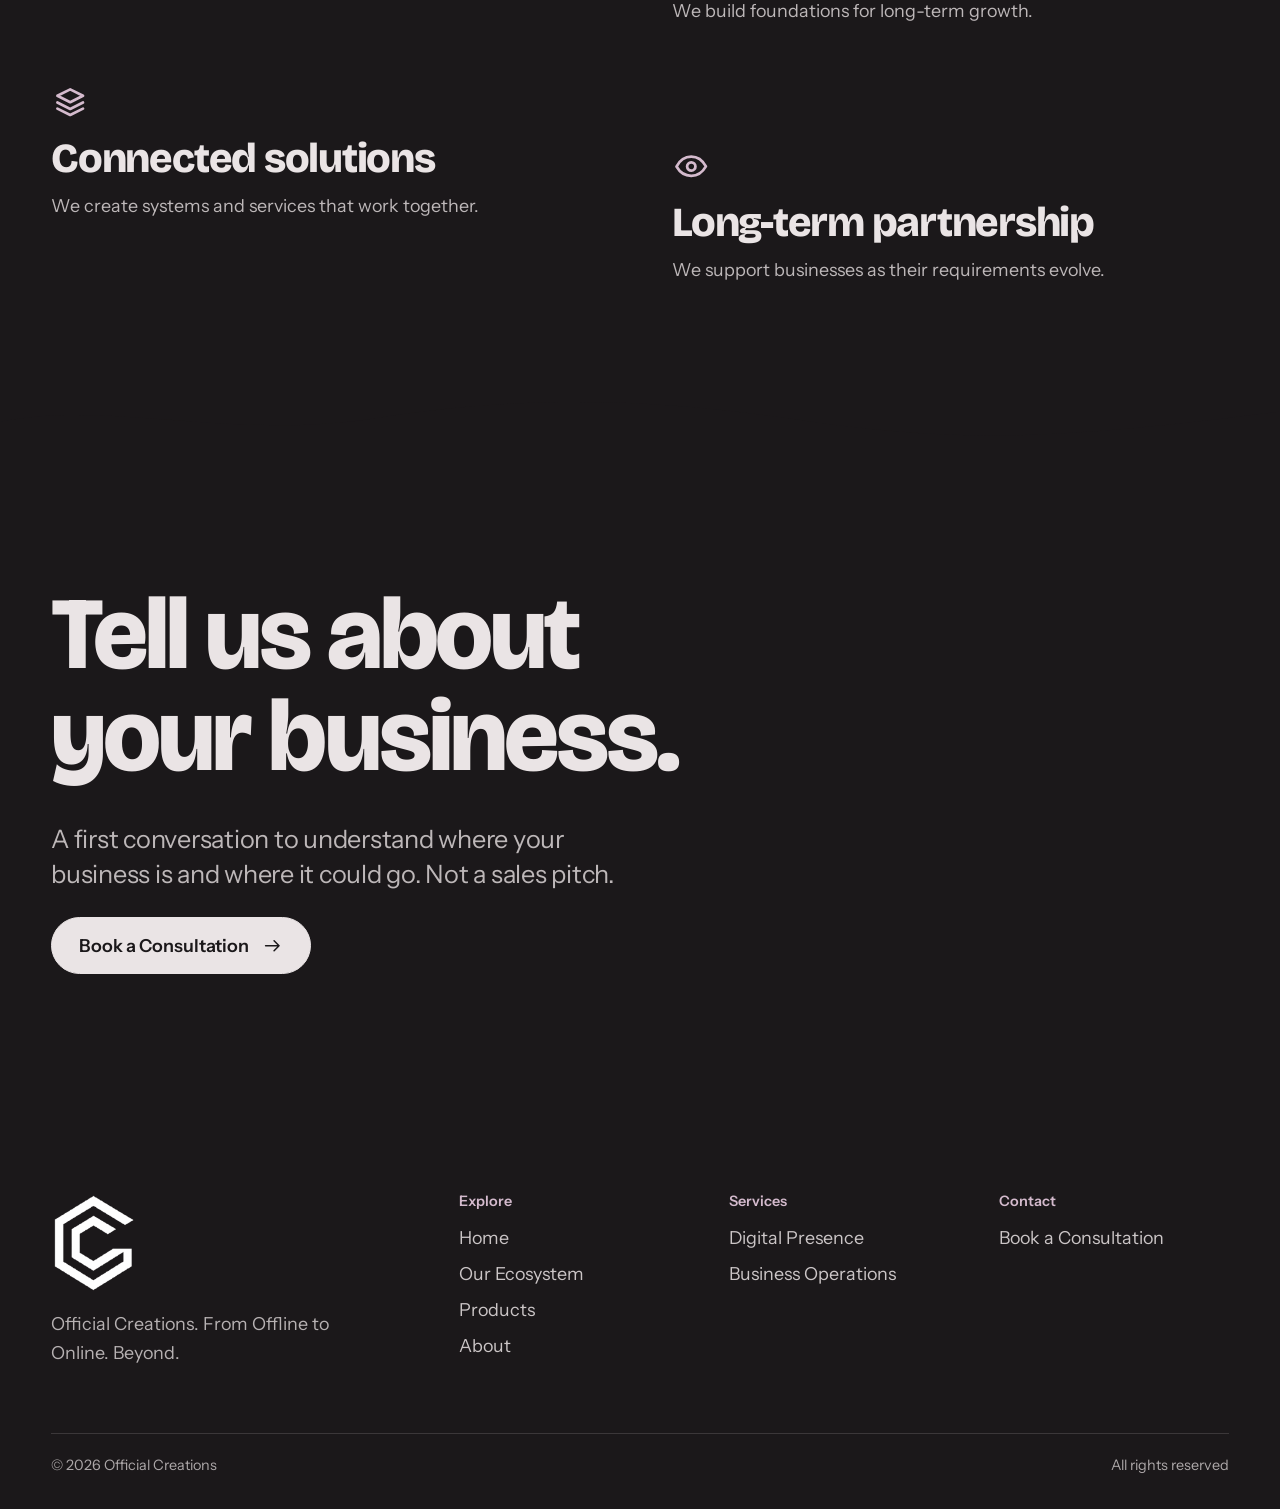
==== commit a2d5f753: "logo attach in web" ====
--- a/about.html
+++ b/about.html
@@ -9,6 +9,8 @@
 <meta property="og:title" content="About | Official Creations">
 <meta property="og:description" content="Official Creations is a growing technology company helping businesses build scalable digital and operational foundations.">
 <meta property="og:type" content="website">
+<link rel="icon" type="image/png" href="assets/img/oc-logo-white-on-black.png">
+<link rel="apple-touch-icon" href="assets/img/oc-logo-white-on-black.png">
 <link rel="preconnect" href="https://fonts.googleapis.com"><link rel="preconnect" href="https://fonts.gstatic.com" crossorigin><link rel="stylesheet" href="https://fonts.googleapis.com/css2?family=Bricolage+Grotesque:opsz,wght@12..96,700;12..96,800&family=Instrument+Sans:wght@400;500;600;700&display=swap">
 <link rel="stylesheet" href="assets/css/oc.css">
 </head>
@@ -29,7 +31,7 @@
 <a class="skip" href="#main">Skip to content</a>
 <header class="nav">
   <div class="nav-bar">
-    <a class="logo" href="index.html" aria-label="Official Creations, home">OC<small>Official Creations</small></a>
+    <a class="logo" href="index.html" aria-label="Official Creations, home"><img src="assets/img/oc-logo.png" alt="" width="280" height="336"><small>Official Creations</small></a>
     <button class="nav-toggle" type="button" aria-expanded="false" aria-controls="nav-links" aria-label="Open menu"><span></span><span></span></button>
     <nav id="nav-links" class="nav-links" aria-label="Main">
       <a href="index.html">Home</a><a href="ecosystem.html">Our Ecosystem</a><a href="digital-presence.html">Digital Presence</a><a href="business-operations.html">Business Operations</a><a href="products.html">Products</a><a href="about.html" aria-current="page">About</a>
@@ -77,7 +79,7 @@
 <footer class="footer">
   <div class="wrap">
     <div class="footer-grid">
-      <div><div class="brand">OC</div><p class="brand-sub">Official Creations. From Offline to Online. Beyond.</p></div>
+      <div><img class="brand" src="assets/img/oc-logo-white.png" alt="Official Creations" width="280" height="336"><p class="brand-sub">Official Creations. From Offline to Online. Beyond.</p></div>
       <div><h4>Explore</h4><ul>
         <li><a href="index.html">Home</a></li><li><a href="ecosystem.html">Our Ecosystem</a></li>
         <li><a href="products.html">Products</a></li><li><a href="about.html">About</a></li></ul></div>
--- a/assets/css/oc.css
+++ b/assets/css/oc.css
@@ -110,8 +110,9 @@
   transition: background .3s;
 }
 .nav-bar { display: flex; align-items: center; justify-content: space-between; padding: .55rem .6rem .55rem 1.2rem; gap: 1rem; }
-.logo { font: 800 1.35rem/1 var(--f-display); letter-spacing: -.04em; text-decoration: none; }
-.logo small { font: 500 .72rem/1 var(--f-body); letter-spacing: 0; margin-left: .55rem; color: var(--ink-2); }
+.logo { display: inline-flex; align-items: center; gap: .65rem; text-decoration: none; }
+.logo img { height: 2.3rem; width: auto; }
+.logo small { font: 600 .85rem/1 var(--f-body); letter-spacing: 0; color: var(--ink); }
 .nav-links { display: flex; align-items: center; gap: .15rem; }
 .nav-links a { text-decoration: none; font-size: .9rem; font-weight: 500; white-space: nowrap; padding: .5rem .7rem; border-radius: 999px; transition: background .25s; }
 .nav-links a:hover { background: rgba(27, 24, 26, .07); }
@@ -161,7 +162,6 @@
 .map .cross { stroke-dasharray: 4 7; animation: none; stroke-dashoffset: 0; opacity: .3; }
 @keyframes draw { to { stroke-dashoffset: 0; } }
 .map .hub circle { fill: var(--ink); }
-.map .hub text { fill: var(--cream); font: 800 34px var(--f-display); letter-spacing: -.04em; text-anchor: middle; }
 .map .node { cursor: pointer; outline: none; }
 .map .node rect { fill: var(--paper); stroke: var(--ink); stroke-width: 1.5; transition: fill .3s, stroke .3s; }
 .map .node text { font: 700 19px var(--f-display); letter-spacing: -.02em; fill: var(--ink); text-anchor: middle; transition: fill .3s; pointer-events: none; }
@@ -264,7 +264,7 @@
 .footer li { margin-bottom: .45rem; }
 .footer a { text-decoration: none; opacity: .85; }
 .footer a:hover { opacity: 1; text-decoration: underline; text-underline-offset: 4px; }
-.footer .brand { font: 800 clamp(2.4rem, 5vw, 4rem)/1 var(--f-display); letter-spacing: -.05em; margin-bottom: .6rem; }
+.footer .brand { height: clamp(4.5rem, 8vw, 6.5rem); width: auto; margin-bottom: 1rem; }
 .footer .brand-sub { opacity: .75; max-width: 28ch; }
 .legal { margin-top: 3rem; padding-top: 1.2rem; border-top: 1px solid var(--line-dark); font-size: .9rem; opacity: .7; display: flex; justify-content: space-between; flex-wrap: wrap; gap: .5rem; }
 
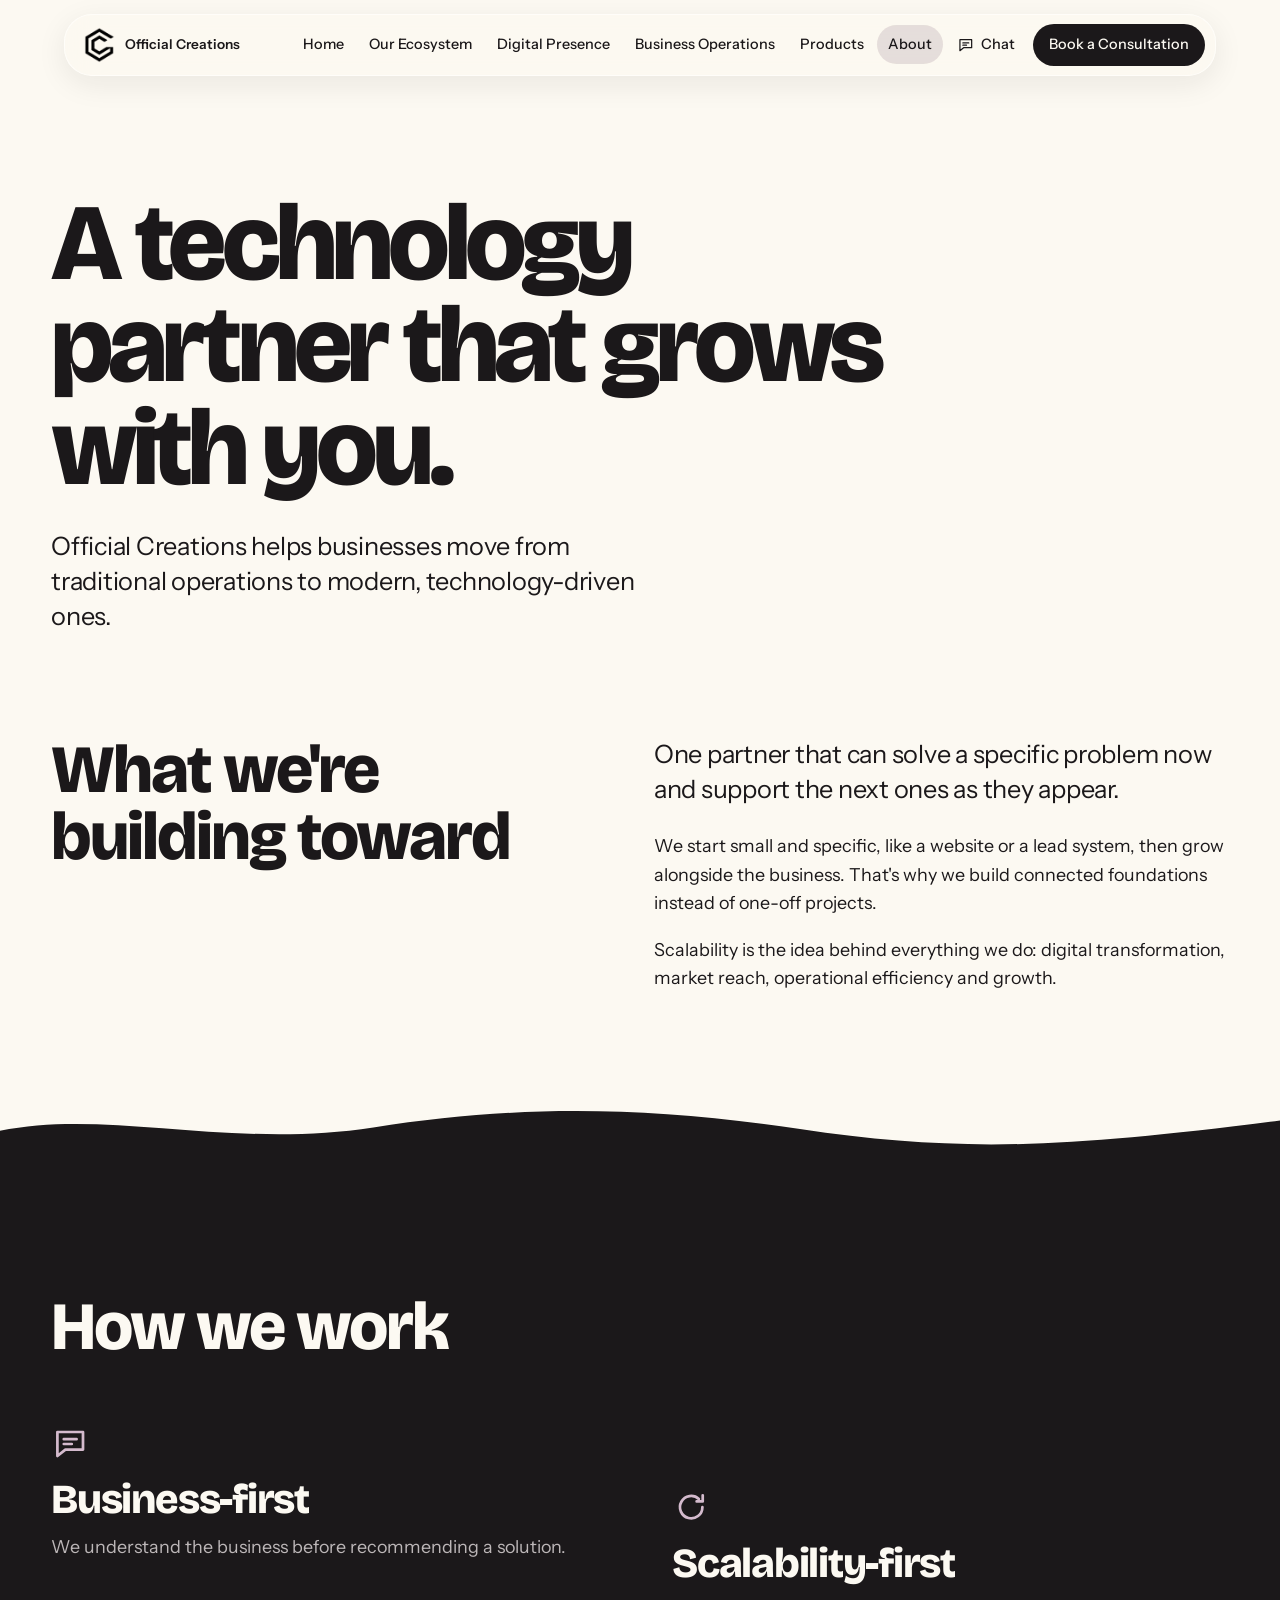
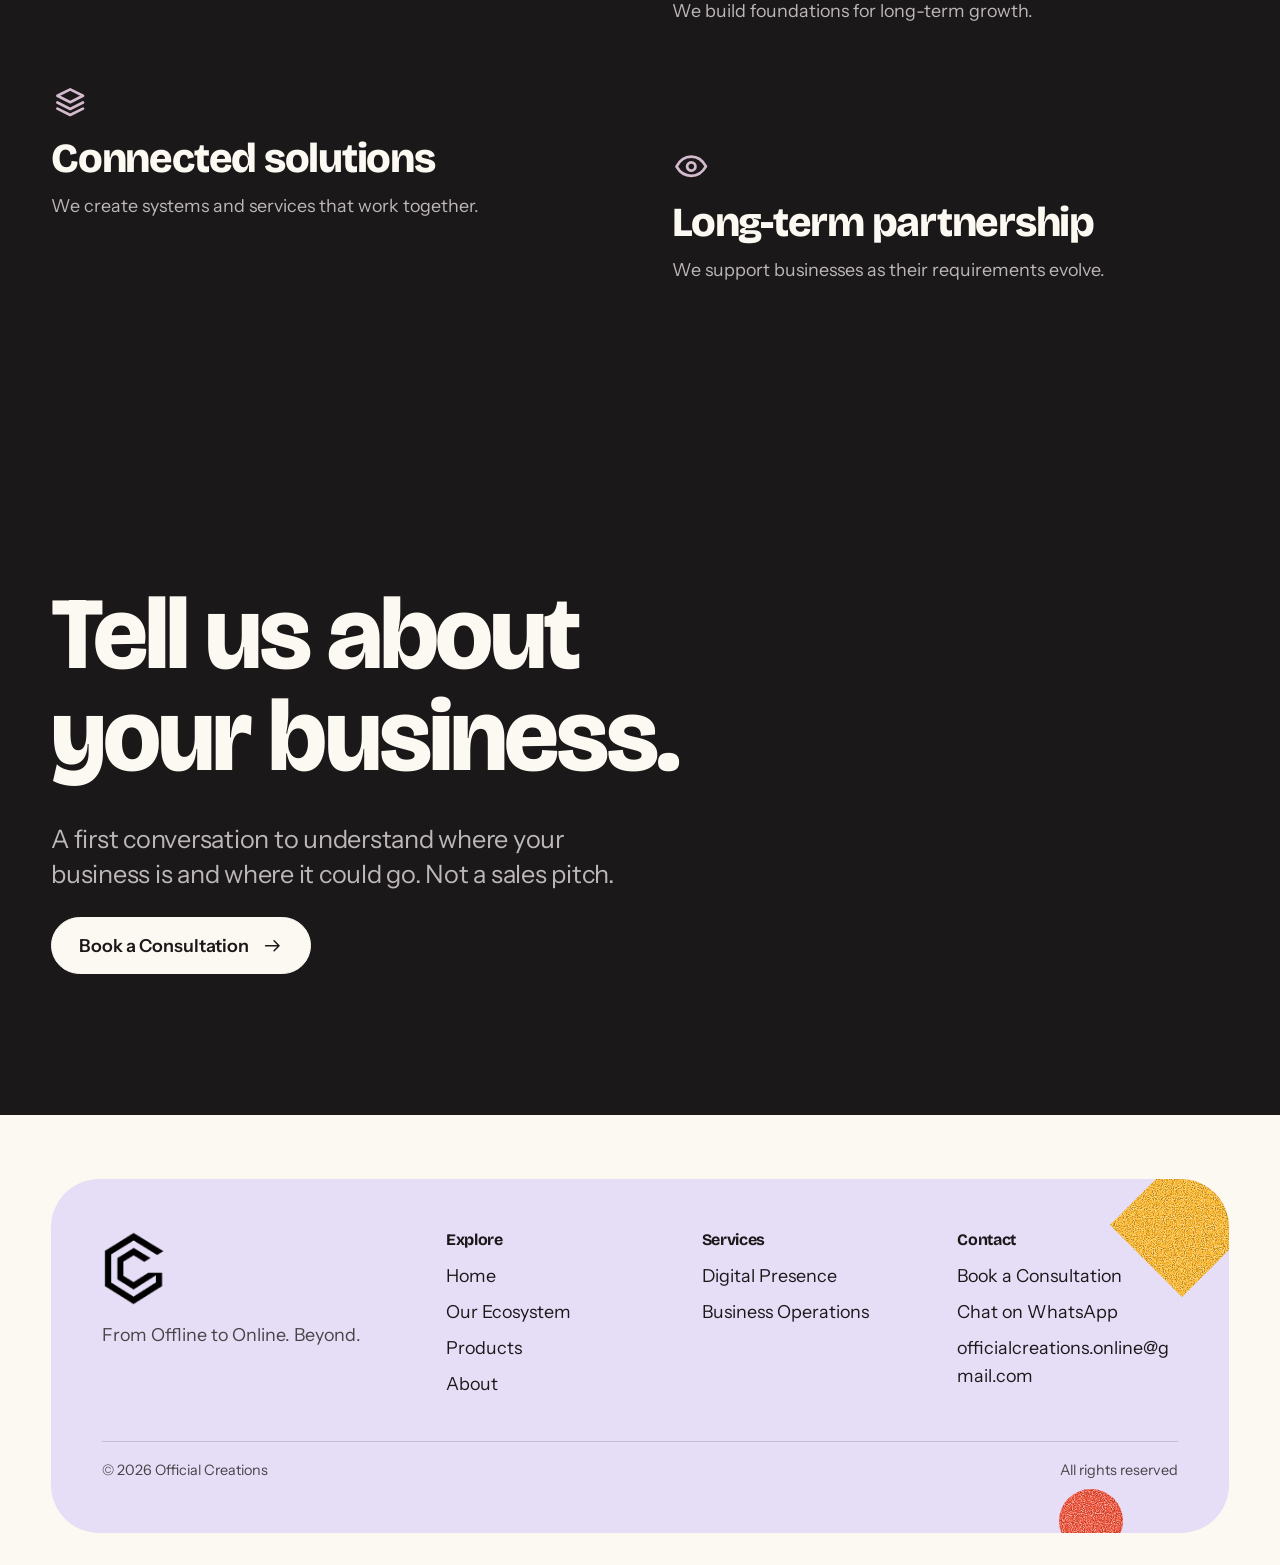
==== commit efb6dc7b: "homepage v2" ====
--- a/about.html
+++ b/about.html
@@ -5,16 +5,16 @@
 <meta name="viewport" content="width=device-width, initial-scale=1">
 <title>About | Official Creations</title>
 <meta name="description" content="Official Creations is a growing technology company helping businesses build scalable digital and operational foundations.">
-<meta name="theme-color" content="#EAE4E5">
+<meta name="theme-color" content="#FCF9F2">
 <meta property="og:title" content="About | Official Creations">
 <meta property="og:description" content="Official Creations is a growing technology company helping businesses build scalable digital and operational foundations.">
 <meta property="og:type" content="website">
 <link rel="icon" type="image/png" href="assets/img/oc-logo-white-on-black.png">
 <link rel="apple-touch-icon" href="assets/img/oc-logo-white-on-black.png">
-<link rel="preconnect" href="https://fonts.googleapis.com"><link rel="preconnect" href="https://fonts.gstatic.com" crossorigin><link rel="stylesheet" href="https://fonts.googleapis.com/css2?family=Bricolage+Grotesque:opsz,wght@12..96,700;12..96,800&family=Instrument+Sans:wght@400;500;600;700&display=swap">
+<link rel="preconnect" href="https://fonts.googleapis.com"><link rel="preconnect" href="https://fonts.gstatic.com" crossorigin><link rel="stylesheet" href="https://fonts.googleapis.com/css2?family=Bricolage+Grotesque:opsz,wght@12..96,700;12..96,800&family=Instrument+Serif:ital@1&family=Outfit:wght@800&family=Instrument+Sans:wght@400;500;600;700&display=swap">
 <link rel="stylesheet" href="assets/css/oc.css">
 </head>
-<body>
+<body data-page="about">
 <svg width="0" height="0" style="position:absolute" aria-hidden="true" focusable="false"><defs>
 <symbol id="i-site" viewBox="0 0 24 24"><path d="M4 6.5c0-1 .8-2 2-2h12c1.2 0 2 1 2 2v11c0 1-.8 2-2 2H6c-1.2 0-2-1-2-2z"/><path d="M4.2 9.6c5.2.4 10.5.3 15.6-.1"/><path d="M7 7.2h.01M9.4 7.2h.01"/></symbol>
 <symbol id="i-search" viewBox="0 0 24 24"><path d="M10.5 4.5a6 6 0 1 0 .1 12 6 6 0 0 0-.1-12z"/><path d="M15.2 15.4l4.6 4.4"/></symbol>
@@ -27,15 +27,23 @@
 <symbol id="i-loop" viewBox="0 0 24 24"><path d="M19 12a7 7 0 1 1-2.2-5.1"/><path d="M19.2 4.6v3.8h-3.8"/></symbol>
 <symbol id="i-arrow" viewBox="0 0 24 24"><path d="M4 12h15M13.5 6.5L19 12l-5.5 5.5"/></symbol>
 <symbol id="i-chat" viewBox="0 0 24 24"><path d="M4 5h16v11H9l-5 4z"/><path d="M8 9.5h8M8 12.5h5"/></symbol>
+<symbol id="i-cal" viewBox="0 0 24 24"><path d="M4 7.5c0-1 .8-2 2-2h12c1.2 0 2 1 2 2v11c0 1-.8 2-2 2H6c-1.2 0-2-1-2-2z"/><path d="M4.2 10.4h15.6M8 3.8v3M16 3.8v3"/></symbol>
+<symbol id="i-clock" viewBox="0 0 24 24"><path d="M12 4.5a7.5 7.5 0 1 0 .1 15 7.5 7.5 0 0 0-.1-15z"/><path d="M12 8.2V12l2.8 1.8"/></symbol>
+<symbol id="i-close" viewBox="0 0 24 24"><path d="M6 6l12 12M18 6L6 18"/></symbol>
+<filter id="grain" x="0" y="0" width="100%" height="100%" color-interpolation-filters="sRGB"><feTurbulence type="fractalNoise" baseFrequency=".9" numOctaves="2" seed="7" result="n"/><feColorMatrix in="n" type="matrix" values="0 0 0 0 1  0 0 0 0 1  0 0 0 0 1  0 0 0 3.4 -1.62" result="light"/><feComposite in="light" in2="SourceAlpha" operator="in" result="lit"/><feColorMatrix in="n" type="matrix" values="0 0 0 0 0  0 0 0 0 0  0 0 0 0 0  0 0 0 -3.4 1.7" result="dark"/><feComposite in="dark" in2="SourceAlpha" operator="in" result="dk"/><feComponentTransfer in="dk" result="dk2"><feFuncA type="linear" slope=".32"/></feComponentTransfer><feComponentTransfer in="lit" result="lit2"><feFuncA type="linear" slope=".55"/></feComponentTransfer><feMerge><feMergeNode in="SourceGraphic"/><feMergeNode in="dk2"/><feMergeNode in="lit2"/></feMerge></filter>
 </defs></svg>
 <a class="skip" href="#main">Skip to content</a>
 <header class="nav">
   <div class="nav-bar">
     <a class="logo" href="index.html" aria-label="Official Creations, home"><img src="assets/img/oc-logo.png" alt="" width="280" height="336"><small>Official Creations</small></a>
-    <button class="nav-toggle" type="button" aria-expanded="false" aria-controls="nav-links" aria-label="Open menu"><span></span><span></span></button>
+    <div class="nav-right">
+      <a class="nav-book" href="book.html" data-book>Book</a>
+      <button class="nav-toggle" type="button" aria-expanded="false" aria-controls="nav-links" aria-label="Open menu"><span></span><span></span></button>
+    </div>
     <nav id="nav-links" class="nav-links" aria-label="Main">
       <a href="index.html">Home</a><a href="ecosystem.html">Our Ecosystem</a><a href="digital-presence.html">Digital Presence</a><a href="business-operations.html">Business Operations</a><a href="products.html">Products</a><a href="about.html" aria-current="page">About</a>
-      <a class="nav-cta" href="book.html">Book a Consultation</a>
+      <a class="nav-chat" href="https://wa.me/919711925052" target="_blank" rel="noopener" aria-label="Chat on WhatsApp"><svg class="ico" aria-hidden="true"><use href="#i-chat"/></svg><span>Chat</span></a>
+      <a class="nav-cta" href="book.html" data-book>Book a Consultation</a>
     </nav>
   </div>
 </header>
@@ -71,26 +79,44 @@
   <div class="wrap">
     <h2>Tell us about your business.</h2>
     <p class="lede">A first conversation to understand where your business is and where it could go. Not a sales pitch.</p>
-    <div class="cta-row"><a class="btn" href="book.html"><span>Book a Consultation</span><svg class="ico" aria-hidden="true"><use href="#i-arrow"/></svg></a></div>
+    <div class="cta-row"><a class="btn" href="book.html" data-book><span>Book a Consultation</span><svg class="ico" aria-hidden="true"><use href="#i-arrow"/></svg></a></div>
   </div>
 </section>
 
 </main>
-<footer class="footer">
-  <div class="wrap">
-    <div class="footer-grid">
-      <div><img class="brand" src="assets/img/oc-logo-white.png" alt="Official Creations" width="280" height="336"><p class="brand-sub">Official Creations. From Offline to Online. Beyond.</p></div>
+<footer class="foot">
+  <div class="wrap"><div class="foot-panel">
+    <div aria-hidden="true"><div class="par " style="right:-1.6rem;top:-1.6rem;width:clamp(5rem,12vw,9rem)"><svg class="shp " viewBox="0 0 100 100" aria-hidden="true" focusable="false" style="color:var(--sun);transform:rotate(0deg)"><path d="M50 0L100 50L50 100L0 50Z"/></svg></div><div class="par " style="right:9%;bottom:-1.2rem;width:clamp(2.6rem,5vw,4rem)"><svg class="shp " viewBox="0 0 100 100" aria-hidden="true" focusable="false" style="color:var(--coral);transform:rotate(0deg)"><circle cx="50" cy="50" r="50"/></svg></div></div>
+    <div class="foot-grid">
+      <div><img class="foot-logo" src="assets/img/oc-logo.png" alt="Official Creations" width="280" height="336"><p class="foot-tag">From Offline to Online. Beyond.</p></div>
       <div><h4>Explore</h4><ul>
         <li><a href="index.html">Home</a></li><li><a href="ecosystem.html">Our Ecosystem</a></li>
         <li><a href="products.html">Products</a></li><li><a href="about.html">About</a></li></ul></div>
       <div><h4>Services</h4><ul>
         <li><a href="digital-presence.html">Digital Presence</a></li>
         <li><a href="business-operations.html">Business Operations</a></li></ul></div>
-      <div><h4>Contact</h4><ul><li><a href="book.html">Book a Consultation</a></li></ul></div>
+      <div><h4>Contact</h4><ul><li><a href="book.html" data-book>Book a Consultation</a></li><li><a href="https://wa.me/919711925052" target="_blank" rel="noopener">Chat on WhatsApp</a></li><li><a href="mailto:officialcreations.online@gmail.com">officialcreations.online@gmail.com</a></li></ul></div>
     </div>
-    <div class="legal"><span>&copy; <span id="yr">2026</span> Official Creations</span><span>All rights reserved</span></div>
+    <div class="foot-legal"><span>&copy; <span id="yr">2026</span> Official Creations</span><span>All rights reserved</span></div>
+  </div></div>
+</footer>
+<dialog id="book-sheet" class="sheet" aria-labelledby="sheet-title">
+  <div class="sheet-in">
+    <button class="sheet-x" type="button" aria-label="Close" data-close><svg class="ico" aria-hidden="true"><use href="#i-close"/></svg></button>
+    <h2 id="sheet-title">Book a Consultation</h2>
+    <p class="muted">A conversation about where your business is and where it could go. Not a pitch.</p>
+    <div class="sheet-quick"><a class="btn" href="https://calendar.app.google/PonRCgVgWVxbKvs17" target="_blank" rel="noopener"><span>Pick a time</span><svg class="ico" aria-hidden="true"><use href="#i-cal"/></svg></a><a class="btn ghost" href="https://wa.me/919711925052" target="_blank" rel="noopener"><span>Chat on WhatsApp</span><svg class="ico" aria-hidden="true"><use href="#i-chat"/></svg></a></div><p class="sheet-or">Or suggest a time and we will confirm by email.</p>
+    <form class="consult" id="s-form" data-to="officialcreations.online@gmail.com,sarthakbishtunfiltered@gmail.com" data-public="officialcreations.online@gmail.com">
+      <div class="field-row"><div class="field"><label for="s-name">Your name</label><input id="s-name" name="name" required autocomplete="name"></div><div class="field"><label for="s-email">Email</label><input id="s-email" name="email" type="email" required autocomplete="email"></div></div>
+      <div class="field"><label for="s-business">Business name</label><input id="s-business" name="business" required autocomplete="organization"></div><div class="field"><label for="s-site">Website or social page <span>(optional)</span></label><input id="s-site" name="site"></div><div class="field"><label for="s-interest">What are you looking for?</label><select id="s-interest" name="interest"><option>A website or better online presence</option><option>Better systems and automation</option><option>Both</option><option>Not sure yet</option></select></div>
+      <div class="field"><label for="s-suggest">Suggest a time <span>(optional, your local time)</span></label><input id="s-suggest" name="suggest" type="datetime-local"></div>
+      <div class="field"><label for="s-challenge">What's getting in the way?</label><textarea id="s-challenge" name="challenge" required></textarea></div>
+      <button class="btn" type="submit"><span>Request a consultation</span><svg class="ico" aria-hidden="true"><use href="#i-arrow"/></svg></button>
+      <p class="form-msg" role="status"></p>
+      <p class="form-note">Sending opens your email app with this message ready to go.</p>
+    </form>
   </div>
-</footer>
+</dialog>
 <script src="assets/js/oc.js" defer></script>
 </body>
 </html>
--- a/assets/css/oc.css
+++ b/assets/css/oc.css
@@ -2,8 +2,8 @@
    Tokens first, then base, layout, components, sections. */
 
 :root {
-  --cream: #EAE4E5;
-  --paper: #F4F0F1;
+  --cream: #FCF9F2;
+  --paper: #FFFFFF;
   --ink: #1B181A;
   --ink-2: #4A4347;
   --plum: #6B4A63;
@@ -25,6 +25,17 @@
   --gutter: clamp(1.25rem, 4vw, 4rem);
   --section: clamp(5rem, 11vw, 10rem);
   --ease: cubic-bezier(.2, .7, .2, 1);
+
+  /* Homepage palette: pastel surfaces, bold grainy shapes */
+  --lav: #E6DEF7;
+  --mint: #D9F0E3;
+  --butter: #F9EDC6;
+  --blush: #F8DCE0;
+  --sky: #DDE7F6;
+  --coral: #F2563D;
+  --sun: #FBB72D;
+  --leaf: #12B76A;
+  --indigo: #6A5CE8;
 }
 
 *, *::before, *::after { box-sizing: border-box; }
@@ -102,7 +113,7 @@
 .nav {
   position: fixed; z-index: 50; top: 14px; left: 50%; transform: translateX(-50%);
   width: min(72rem, calc(100% - 1.5rem));
-  background: rgba(234, 228, 229, .58);
+  background: rgba(252, 249, 242, .66);
   -webkit-backdrop-filter: blur(18px) saturate(1.5); backdrop-filter: blur(18px) saturate(1.5);
   border: 1px solid rgba(255, 255, 255, .55);
   box-shadow: 0 8px 30px rgba(27, 24, 26, .08);
@@ -131,7 +142,7 @@
   .nav-links {
     position: absolute; left: 0; right: 0; top: calc(100% + 8px);
     flex-direction: column; align-items: stretch; gap: .1rem; padding: .8rem;
-    background: rgba(234, 228, 229, .86); -webkit-backdrop-filter: blur(18px); backdrop-filter: blur(18px);
+    background: rgba(252, 249, 242, .92); -webkit-backdrop-filter: blur(18px); backdrop-filter: blur(18px);
     border: 1px solid rgba(255, 255, 255, .55); border-radius: 24px;
     opacity: 0; visibility: hidden; transform: translateY(-8px) scale(.98); transform-origin: top;
     transition: opacity .3s var(--ease), transform .4s var(--ease), visibility .3s;
@@ -256,17 +267,58 @@
 .final { text-align: left; }
 .final h2 { font-size: var(--step-4); max-width: 12ch; margin-bottom: 2rem; }
 
+/* ---------- Grainy shapes (shared) ---------- */
+.par { position: absolute; will-change: transform; pointer-events: none; }
+.shp { display: block; width: 100%; height: auto; fill: currentColor; filter: url(#grain); overflow: visible; }
+.f-coral { fill: var(--coral); } .f-sun { fill: var(--sun); } .f-leaf { fill: var(--leaf); } .f-indigo { fill: var(--indigo); }
+.f-ink { fill: var(--ink); } .f-white { fill: #fff; } .f-butter { fill: var(--butter); } .f-sky { fill: var(--sky); }
+.f-lav { fill: var(--lav); } .f-mint { fill: var(--mint); } .f-blush { fill: var(--blush); }
+
+/* ---------- Nav additions ---------- */
+.nav-right { display: none; align-items: center; gap: .5rem; }
+.nav-book { text-decoration: none; font-weight: 600; font-size: .92rem; background: var(--ink); color: var(--cream); padding: .6rem 1rem; border-radius: 999px; }
+.nav-links .nav-chat { display: inline-flex; align-items: center; gap: .4rem; }
+.nav-chat .ico { width: 1.1rem; height: 1.1rem; }
+@media (max-width: 1240px) { .nav-chat span { display: none; } .nav-links .nav-chat { padding: .5rem .6rem; } }
+@media (max-width: 1120px) { .logo small { display: none; } }
+@media (max-width: 900px) {
+  .nav-right { display: flex; }
+  .nav-links .nav-chat span { display: inline; }
+  .nav-links .nav-chat { padding: .8rem 1rem; }
+}
+
 /* ---------- Footer ---------- */
-.footer { background: var(--ink); color: var(--cream); padding: clamp(3rem, 6vw, 5rem) 0 2rem; }
-.footer-grid { display: grid; gap: 2.5rem; }
-@media (min-width: 800px) { .footer-grid { grid-template-columns: 1.6fr repeat(3, 1fr); } }
-.footer h4 { font: 600 .9rem var(--f-body); letter-spacing: 0; margin-bottom: .9rem; color: var(--plum-soft); }
-.footer li { margin-bottom: .45rem; }
-.footer a { text-decoration: none; opacity: .85; }
-.footer a:hover { opacity: 1; text-decoration: underline; text-underline-offset: 4px; }
-.footer .brand { height: clamp(4.5rem, 8vw, 6.5rem); width: auto; margin-bottom: 1rem; }
-.footer .brand-sub { opacity: .75; max-width: 28ch; }
-.legal { margin-top: 3rem; padding-top: 1.2rem; border-top: 1px solid var(--line-dark); font-size: .9rem; opacity: .7; display: flex; justify-content: space-between; flex-wrap: wrap; gap: .5rem; }
+.foot { padding: clamp(2rem, 5vw, 4rem) 0 clamp(1.2rem, 3vw, 2rem); }
+.foot-panel { position: relative; overflow: clip; background: var(--lav); border-radius: clamp(28px, 4vw, 48px); padding: clamp(1.5rem, 4vw, 3.5rem); }
+.foot-grid { position: relative; z-index: 1; display: grid; gap: 2.2rem; }
+@media (min-width: 800px) { .foot-grid { grid-template-columns: 1.4fr repeat(3, 1fr); } }
+.foot-logo { height: clamp(3.6rem, 6vw, 5rem); width: auto; margin-bottom: .9rem; }
+.foot-tag { max-width: 24ch; color: var(--ink-2); margin: 0; }
+.foot h4 { font: 700 1rem var(--f-display); letter-spacing: -.02em; margin-bottom: .8rem; }
+.foot li { margin-bottom: .45rem; overflow-wrap: anywhere; }
+.foot a { text-decoration: none; }
+.foot a:hover { text-decoration: underline; text-underline-offset: 4px; }
+.foot-legal { position: relative; z-index: 1; margin-top: 2.2rem; padding-top: 1.1rem; border-top: 1px solid rgba(27, 24, 26, .16); display: flex; justify-content: space-between; flex-wrap: wrap; gap: .5rem; font-size: .9rem; color: var(--ink-2); }
+
+/* ---------- Booking sheet ---------- */
+html.sheet-open { overflow: hidden; }
+.sheet { border: 0; padding: 0; background: var(--cream); color: var(--ink); width: min(36rem, calc(100% - 1.5rem)); max-height: min(92dvh, 54rem); border-radius: 32px; box-shadow: 0 30px 80px rgba(27, 24, 26, .25); overflow: auto; margin: auto; }
+.sheet::backdrop { background: rgba(27, 24, 26, .42); -webkit-backdrop-filter: blur(3px); backdrop-filter: blur(3px); }
+.sheet[open] { animation: sheet-in .45s var(--ease); }
+@keyframes sheet-in { from { opacity: 0; transform: translateY(24px) scale(.98); } to { opacity: 1; transform: none; } }
+@keyframes sheet-up { from { transform: translateY(100%); } to { transform: none; } }
+.sheet-in { position: relative; padding: clamp(1.4rem, 4vw, 2.2rem); display: grid; gap: 1rem; }
+.sheet-x { position: absolute; top: .9rem; right: .9rem; width: 2.6rem; height: 2.6rem; border-radius: 50%; border: 0; background: var(--lav); color: var(--ink); cursor: pointer; display: grid; place-items: center; }
+.sheet-x .ico { width: 1.2rem; height: 1.2rem; }
+.sheet h2 { font-size: var(--step-2); padding-right: 3rem; }
+.sheet p { margin: 0; }
+.sheet-quick { display: flex; flex-wrap: wrap; gap: .6rem; }
+.sheet-or { color: var(--ink-2); font-size: .95rem; }
+.sheet .consult { background: none; border: 0; padding: 0; border-radius: 0; }
+@media (max-width: 640px) {
+  .sheet { width: 100%; max-width: none; margin: auto 0 0; border-radius: 28px 28px 0 0; max-height: 94dvh; }
+  .sheet[open] { animation-name: sheet-up; }
+}
 
 /* ---------- Inner pages ---------- */
 .page-hero { padding-top: clamp(8rem, 15vw, 12rem); padding-bottom: clamp(3rem, 6vw, 5rem); }
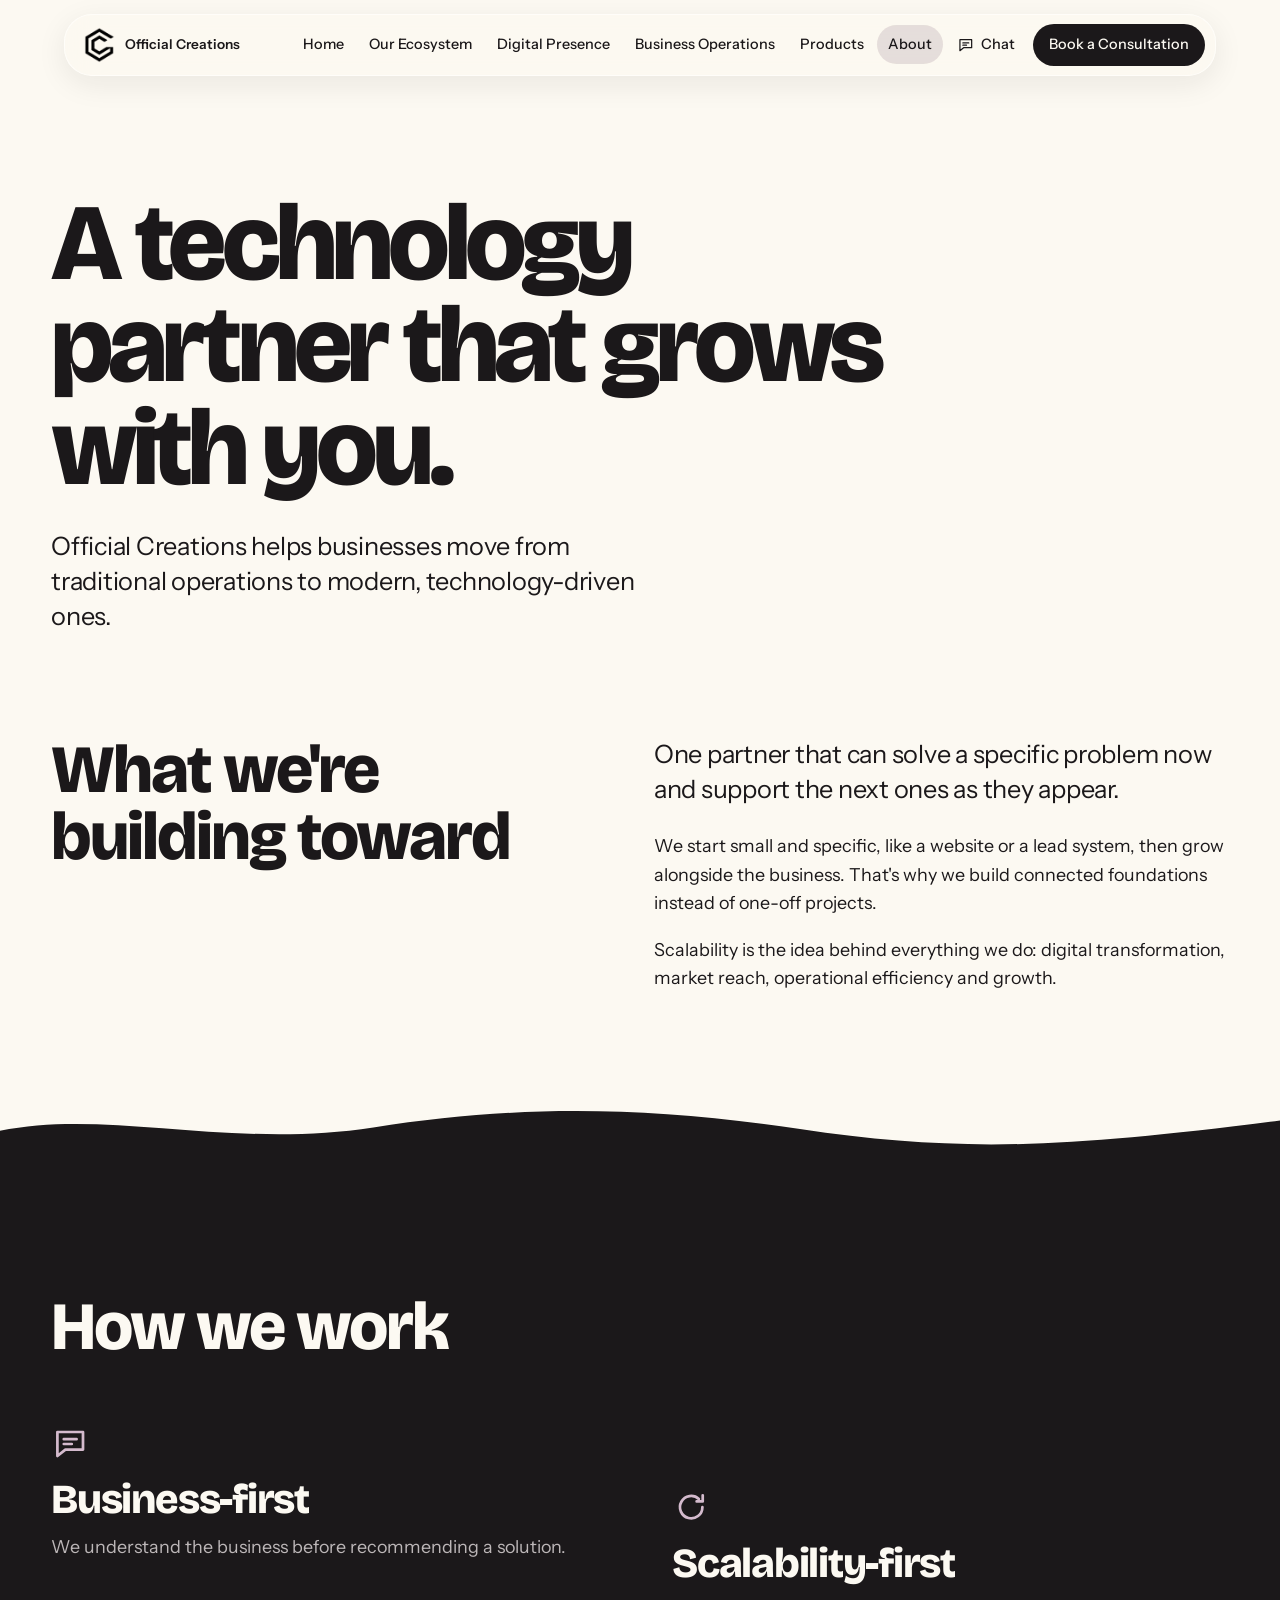
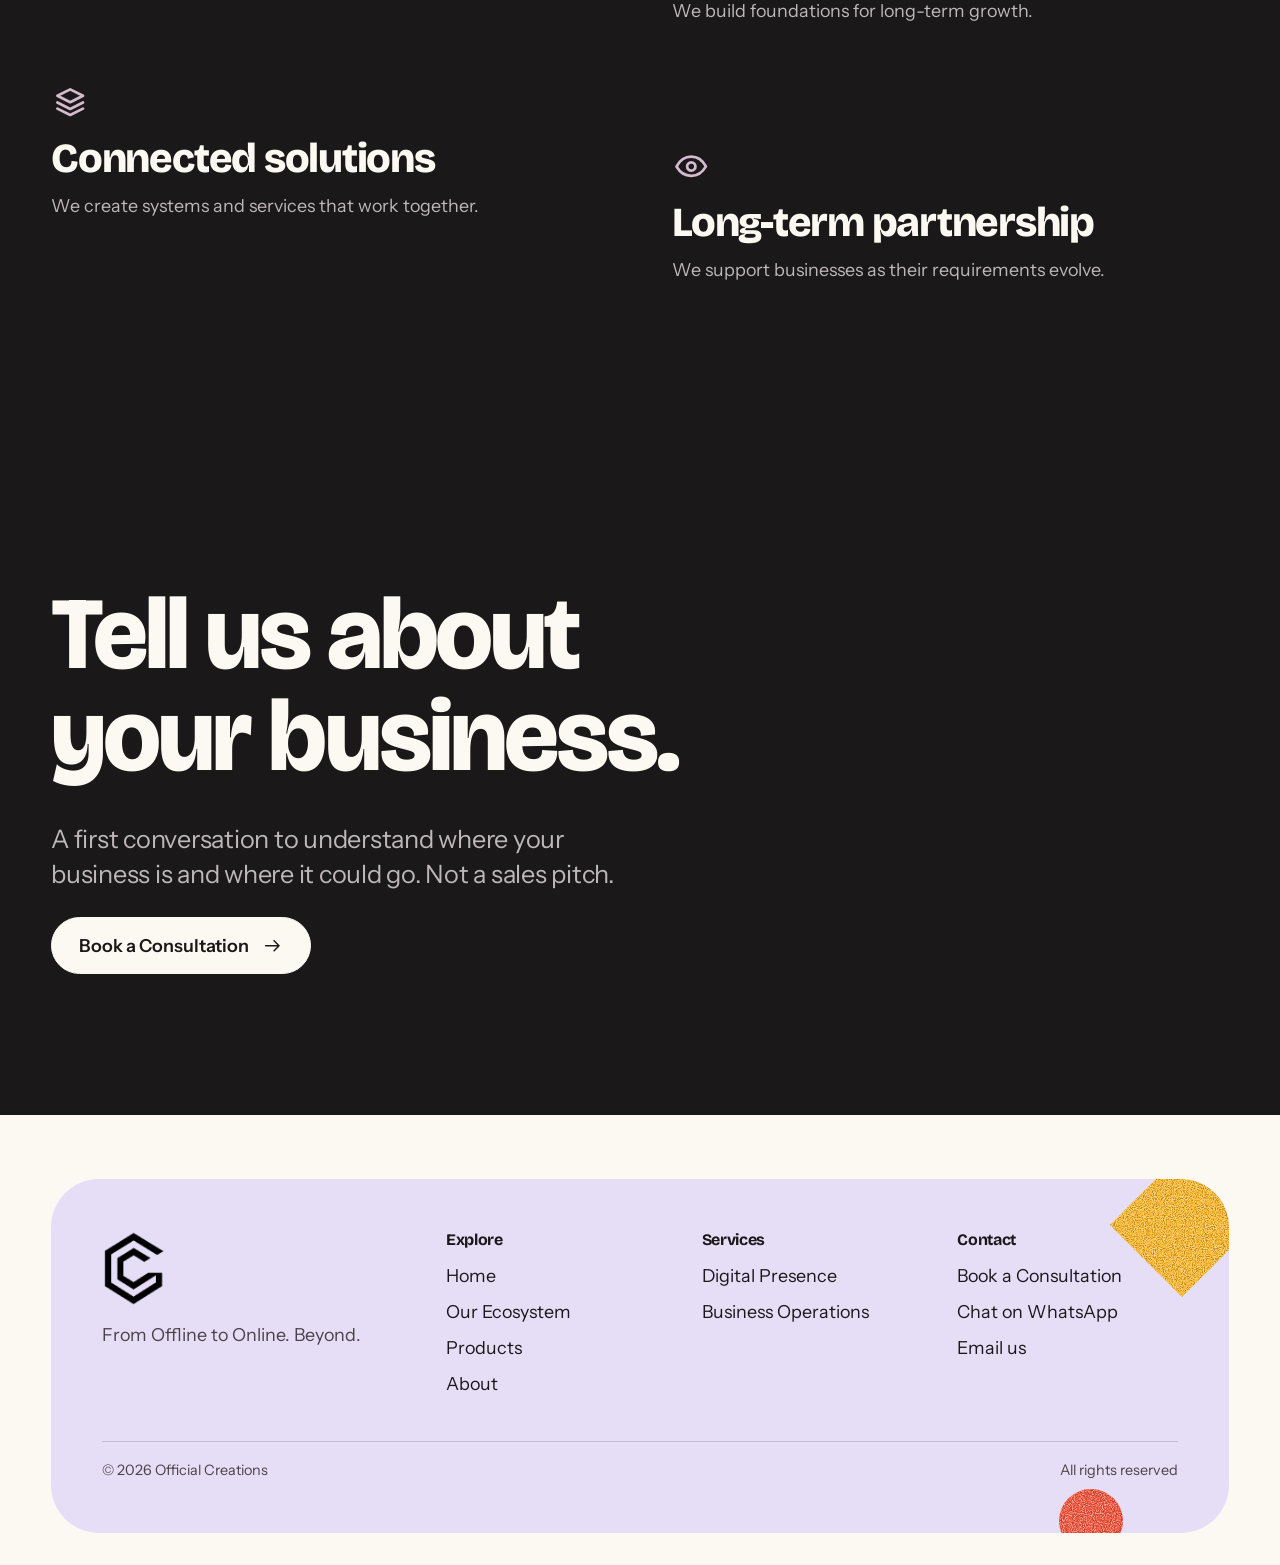
==== commit b55b902e: "improve shop to web animation" ====
--- a/about.html
+++ b/about.html
@@ -9,8 +9,10 @@
 <meta property="og:title" content="About | Official Creations">
 <meta property="og:description" content="Official Creations is a growing technology company helping businesses build scalable digital and operational foundations.">
 <meta property="og:type" content="website">
-<link rel="icon" type="image/png" href="assets/img/oc-logo-white-on-black.png">
-<link rel="apple-touch-icon" href="assets/img/oc-logo-white-on-black.png">
+<link rel="icon" type="image/png" sizes="192x192" href="assets/img/oc-favicon-192.png">
+<link rel="icon" type="image/png" sizes="512x512" href="assets/img/oc-favicon-circle.png">
+<link rel="shortcut icon" href="favicon.ico">
+<link rel="apple-touch-icon" href="assets/img/oc-favicon-circle.png">
 <link rel="preconnect" href="https://fonts.googleapis.com"><link rel="preconnect" href="https://fonts.gstatic.com" crossorigin><link rel="stylesheet" href="https://fonts.googleapis.com/css2?family=Bricolage+Grotesque:opsz,wght@12..96,700;12..96,800&family=Instrument+Serif:ital@1&family=Outfit:wght@800&family=Instrument+Sans:wght@400;500;600;700&display=swap">
 <link rel="stylesheet" href="assets/css/oc.css">
 </head>
@@ -95,7 +97,7 @@
       <div><h4>Services</h4><ul>
         <li><a href="digital-presence.html">Digital Presence</a></li>
         <li><a href="business-operations.html">Business Operations</a></li></ul></div>
-      <div><h4>Contact</h4><ul><li><a href="book.html" data-book>Book a Consultation</a></li><li><a href="https://wa.me/919711925052" target="_blank" rel="noopener">Chat on WhatsApp</a></li><li><a href="mailto:officialcreations.online@gmail.com">officialcreations.online@gmail.com</a></li></ul></div>
+      <div><h4>Contact</h4><ul><li><a href="book.html" data-book>Book a Consultation</a></li><li><a href="https://wa.me/919711925052" target="_blank" rel="noopener">Chat on WhatsApp</a></li><li><a href="mailto:officialcreations.online@gmail.com">Email us</a></li></ul></div>
     </div>
     <div class="foot-legal"><span>&copy; <span id="yr">2026</span> Official Creations</span><span>All rights reserved</span></div>
   </div></div>
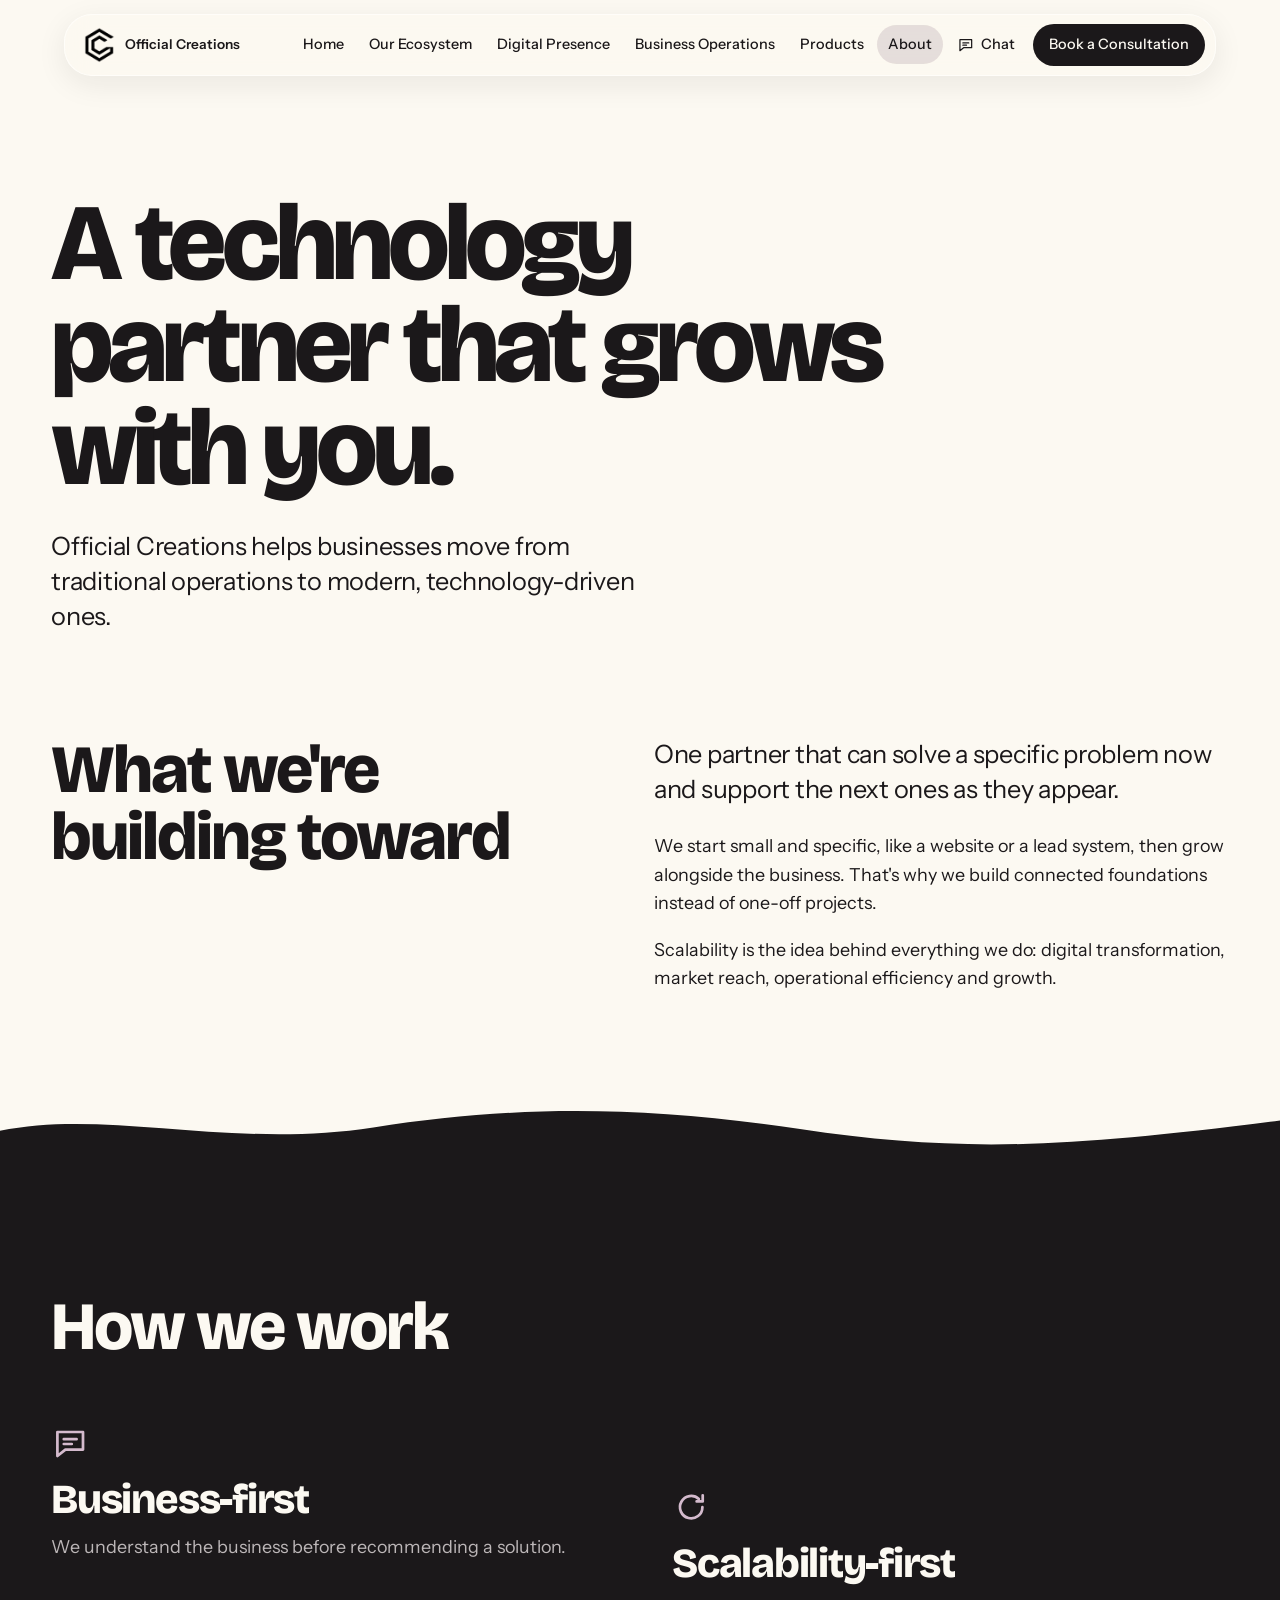
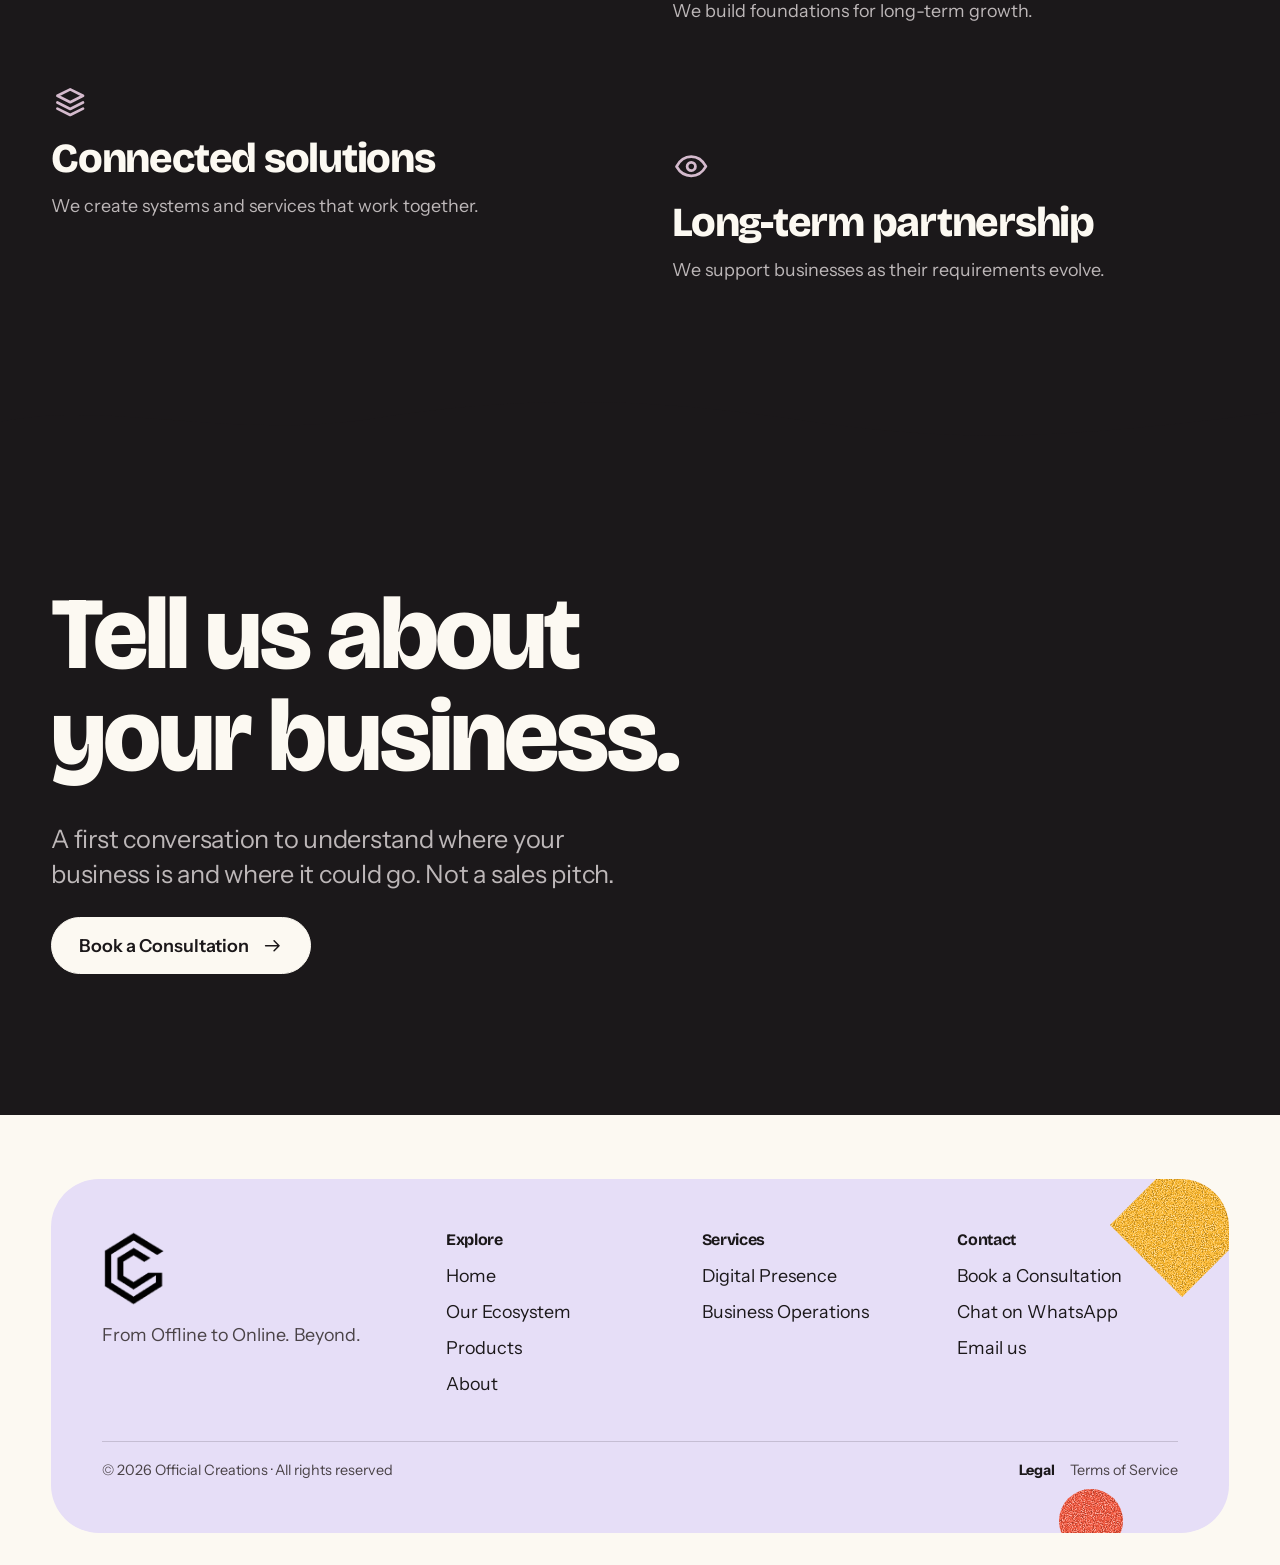
==== commit 541411e5: "added ToS" ====
--- a/about.html
+++ b/about.html
@@ -99,7 +99,7 @@
         <li><a href="business-operations.html">Business Operations</a></li></ul></div>
       <div><h4>Contact</h4><ul><li><a href="book.html" data-book>Book a Consultation</a></li><li><a href="https://wa.me/919711925052" target="_blank" rel="noopener">Chat on WhatsApp</a></li><li><a href="mailto:officialcreations.online@gmail.com">Email us</a></li></ul></div>
     </div>
-    <div class="foot-legal"><span>&copy; <span id="yr">2026</span> Official Creations</span><span>All rights reserved</span></div>
+    <div class="foot-legal"><span>&copy; <span id="yr">2026</span> Official Creations &middot; All rights reserved</span><nav class="foot-legal-links" aria-label="Legal"><span>Legal</span><a href="terms.html">Terms of Service</a></nav></div>
   </div></div>
 </footer>
 <dialog id="book-sheet" class="sheet" aria-labelledby="sheet-title">
--- a/assets/css/oc.css
+++ b/assets/css/oc.css
@@ -388,3 +388,23 @@
 .no-js .hero h1 .ln > span { transform: none; animation: none; }
 .no-js .map .link-line { stroke-dashoffset: 0; animation: none; }
 .no-js .step::before { transform: none; }
+
+/* ---------- Legal pages ---------- */
+.foot-legal-links { display: flex; gap: .9rem; align-items: center; }
+.foot-legal-links span { font-weight: 700; color: var(--ink); }
+.foot-legal-links a { text-underline-offset: 3px; }
+.legal { display: grid; gap: 2.5rem 5rem; }
+@media (min-width: 1000px) { .legal { grid-template-columns: 17rem minmax(0, 46rem); align-items: start; } .legal-toc { position: sticky; top: 7rem; } }
+.legal-toc { background: var(--lav); border-radius: 22px; padding: 1.3rem 1.5rem; }
+.legal-toc h2 { font-size: 1.1rem; margin-bottom: .8rem; }
+.legal-toc ol { margin: 0; padding-left: 1.2rem; font-size: .92rem; display: grid; gap: .35rem; list-style: none; padding-left: 0; }
+.legal-toc a { text-decoration: none; } .legal-toc a:hover { text-decoration: underline; }
+@media (min-width: 1000px) { .legal-toc { max-height: calc(100vh - 9rem); overflow: auto; } }
+.legal-doc h2 { font-size: clamp(1.3rem, 1.1rem + .8vw, 1.8rem); margin: 2.6rem 0 .9rem; scroll-margin-top: 6.5rem; }
+.legal-doc h2:first-child { margin-top: 0; }
+.legal-doc p, .legal-doc li { color: var(--ink-2); max-width: 68ch; }
+.legal-doc ul { padding-left: 1.2rem; margin: 0 0 1.2em; list-style: disc; display: grid; gap: .3rem; }
+.legal-doc strong { color: var(--ink); }
+.legal-doc hr { border: 0; border-top: 1px solid var(--line); margin: 2.4rem 0 1.4rem; }
+.legal-doc a { color: var(--ink); }
+mark.ph { background: var(--butter); color: var(--ink); border-radius: 5px; padding: 0 .3em; }
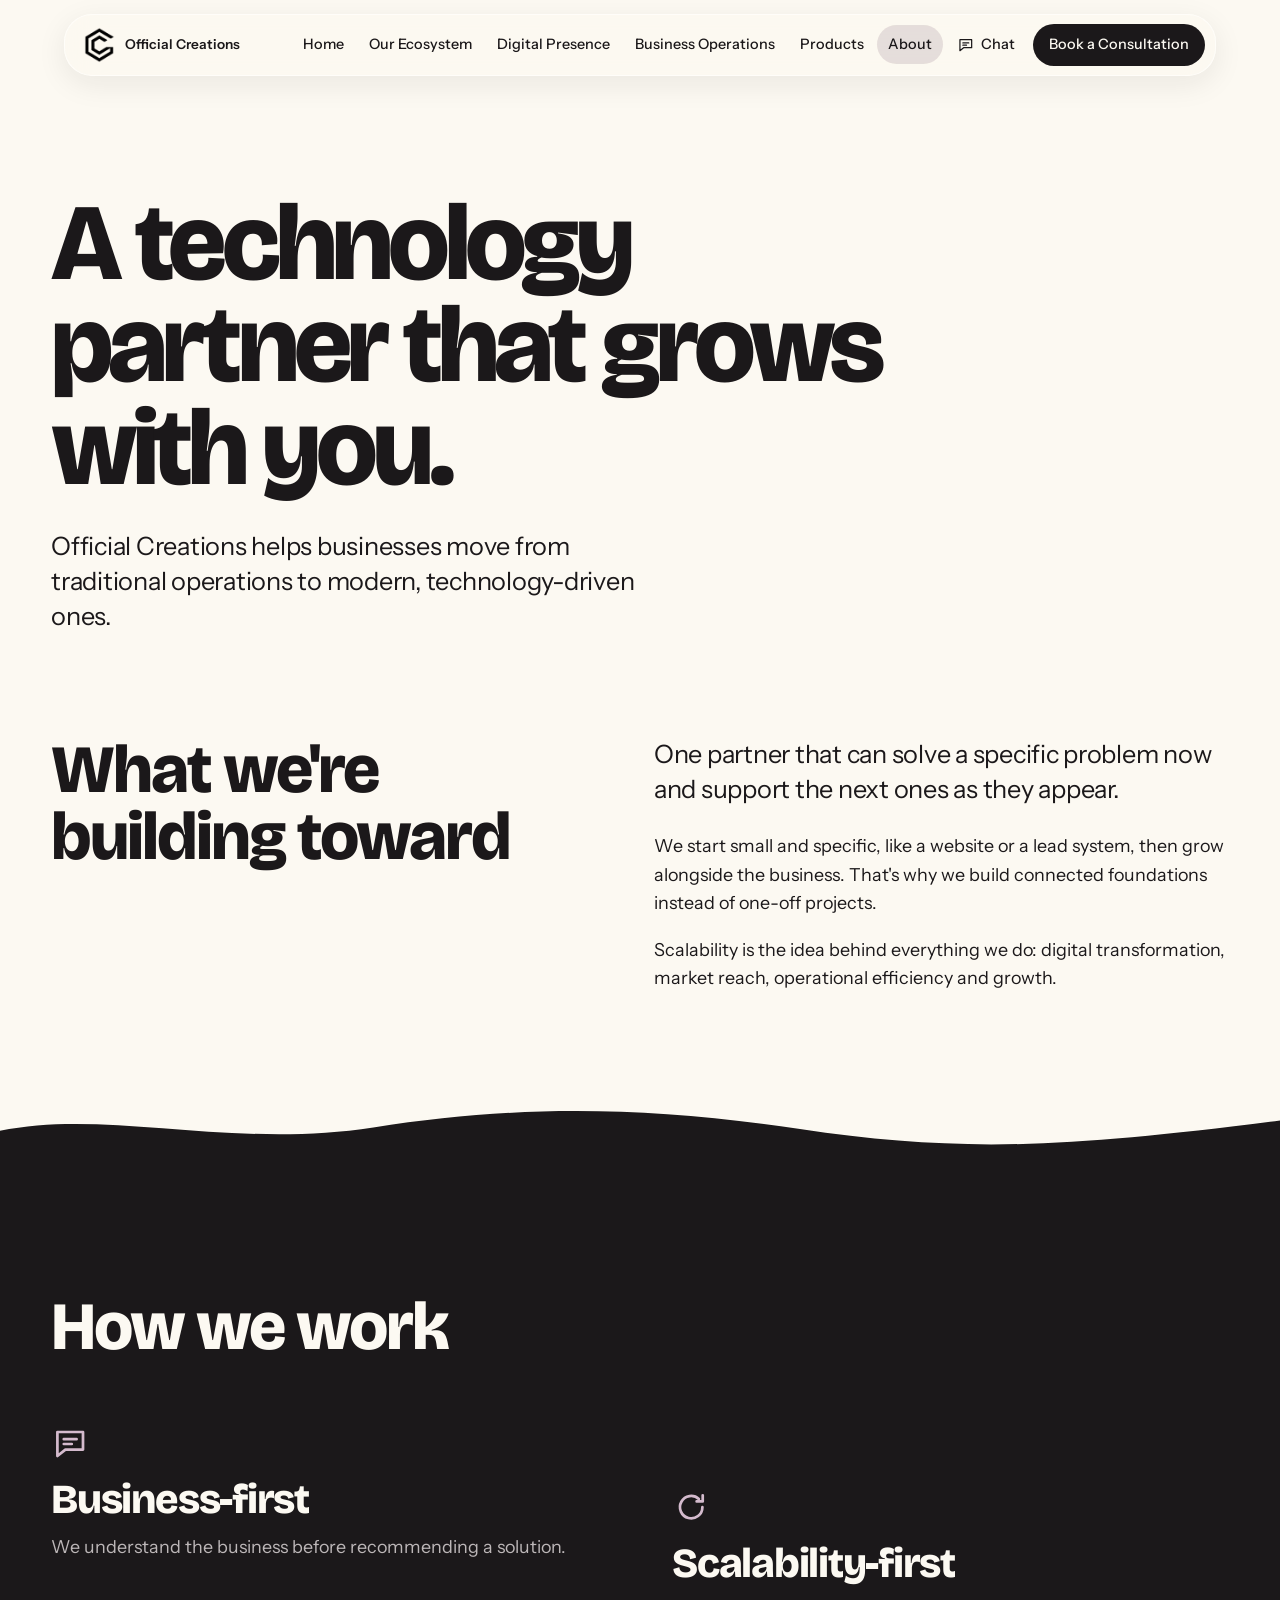
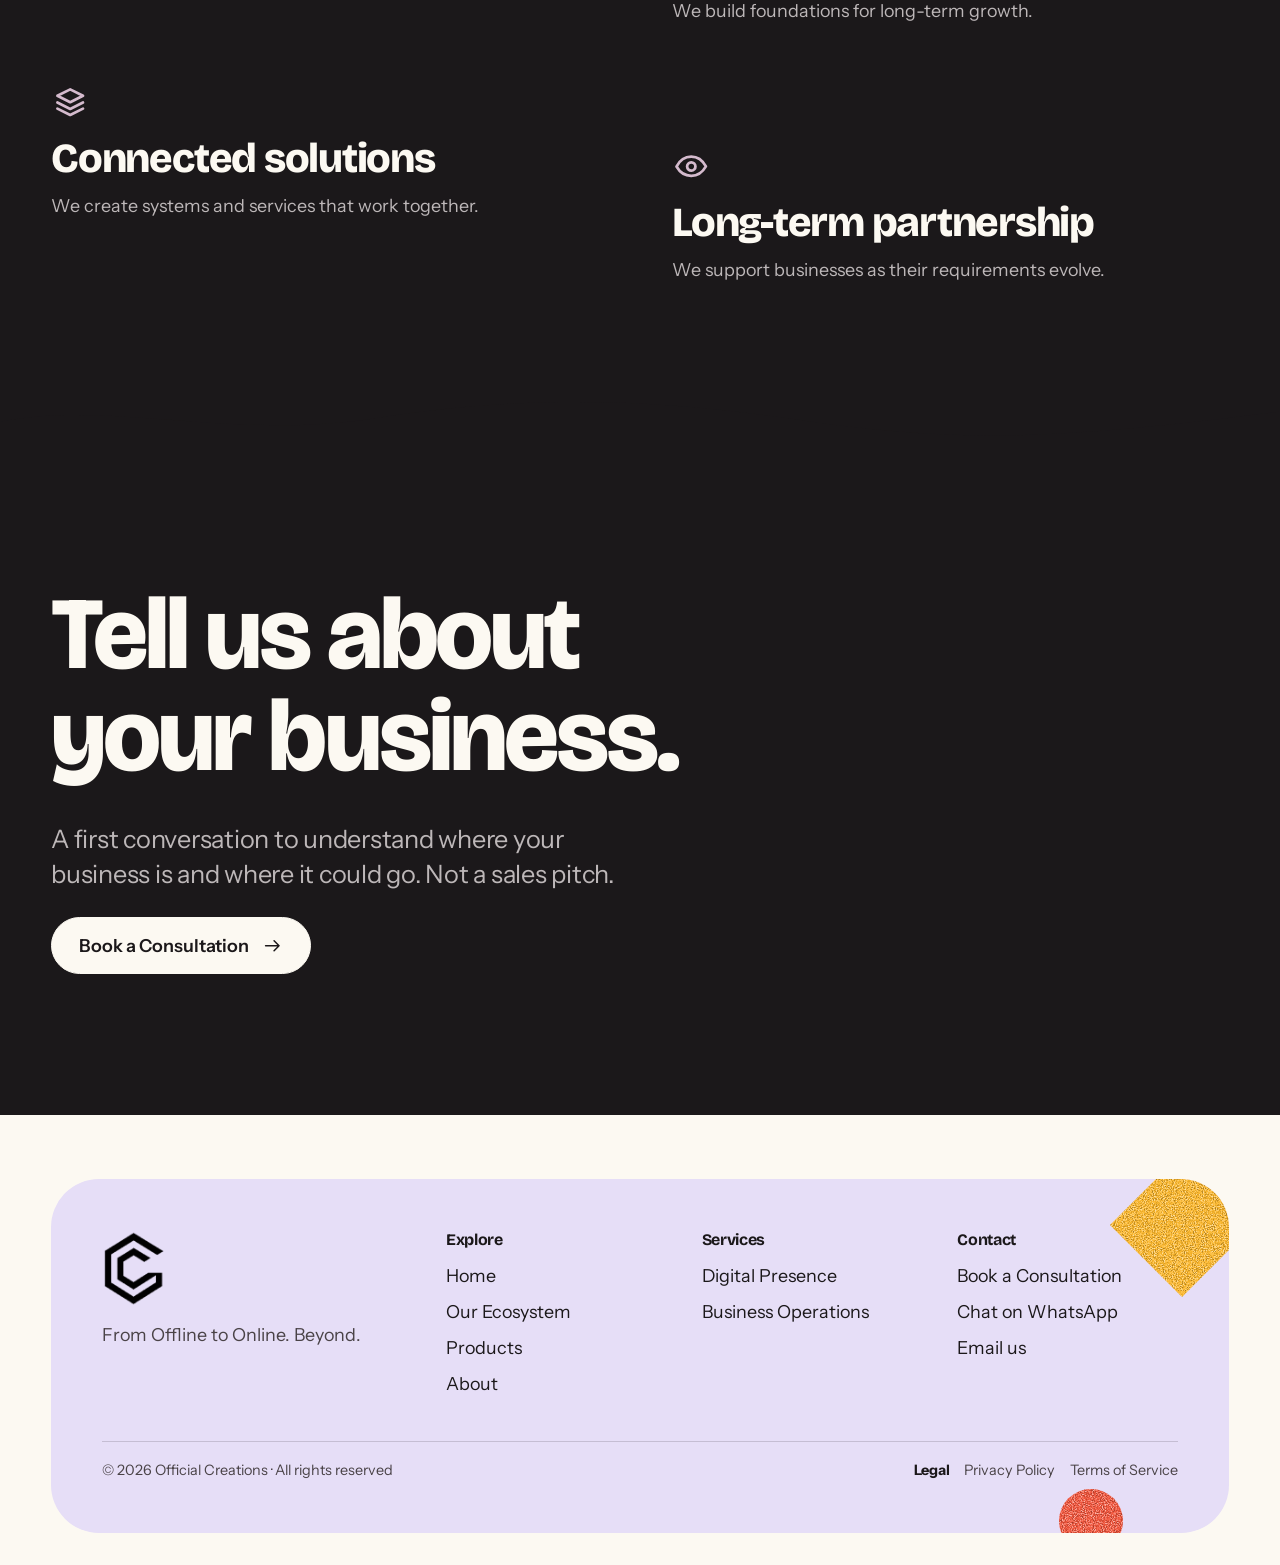
==== commit 9450ccec: "Privacy Policy v1" ====
--- a/about.html
+++ b/about.html
@@ -99,7 +99,7 @@
         <li><a href="business-operations.html">Business Operations</a></li></ul></div>
       <div><h4>Contact</h4><ul><li><a href="book.html" data-book>Book a Consultation</a></li><li><a href="https://wa.me/919711925052" target="_blank" rel="noopener">Chat on WhatsApp</a></li><li><a href="mailto:officialcreations.online@gmail.com">Email us</a></li></ul></div>
     </div>
-    <div class="foot-legal"><span>&copy; <span id="yr">2026</span> Official Creations &middot; All rights reserved</span><nav class="foot-legal-links" aria-label="Legal"><span>Legal</span><a href="terms.html">Terms of Service</a></nav></div>
+    <div class="foot-legal"><span>&copy; <span id="yr">2026</span> Official Creations &middot; All rights reserved</span><nav class="foot-legal-links" aria-label="Legal"><span>Legal</span><a href="privacy.html">Privacy Policy</a><a href="terms.html">Terms of Service</a></nav></div>
   </div></div>
 </footer>
 <dialog id="book-sheet" class="sheet" aria-labelledby="sheet-title">
--- a/assets/css/oc.css
+++ b/assets/css/oc.css
@@ -408,3 +408,6 @@
 .legal-doc hr { border: 0; border-top: 1px solid var(--line); margin: 2.4rem 0 1.4rem; }
 .legal-doc a { color: var(--ink); }
 mark.ph { background: var(--butter); color: var(--ink); border-radius: 5px; padding: 0 .3em; }
+.legal-status { margin-top: 2.6rem; background: var(--butter); border-radius: 22px; padding: 1.4rem 1.6rem; max-width: 46rem; }
+.legal-status h2 { font-size: 1.1rem; margin: 0 0 .5rem; }
+.legal-status p { margin: 0; color: var(--ink-2); }
